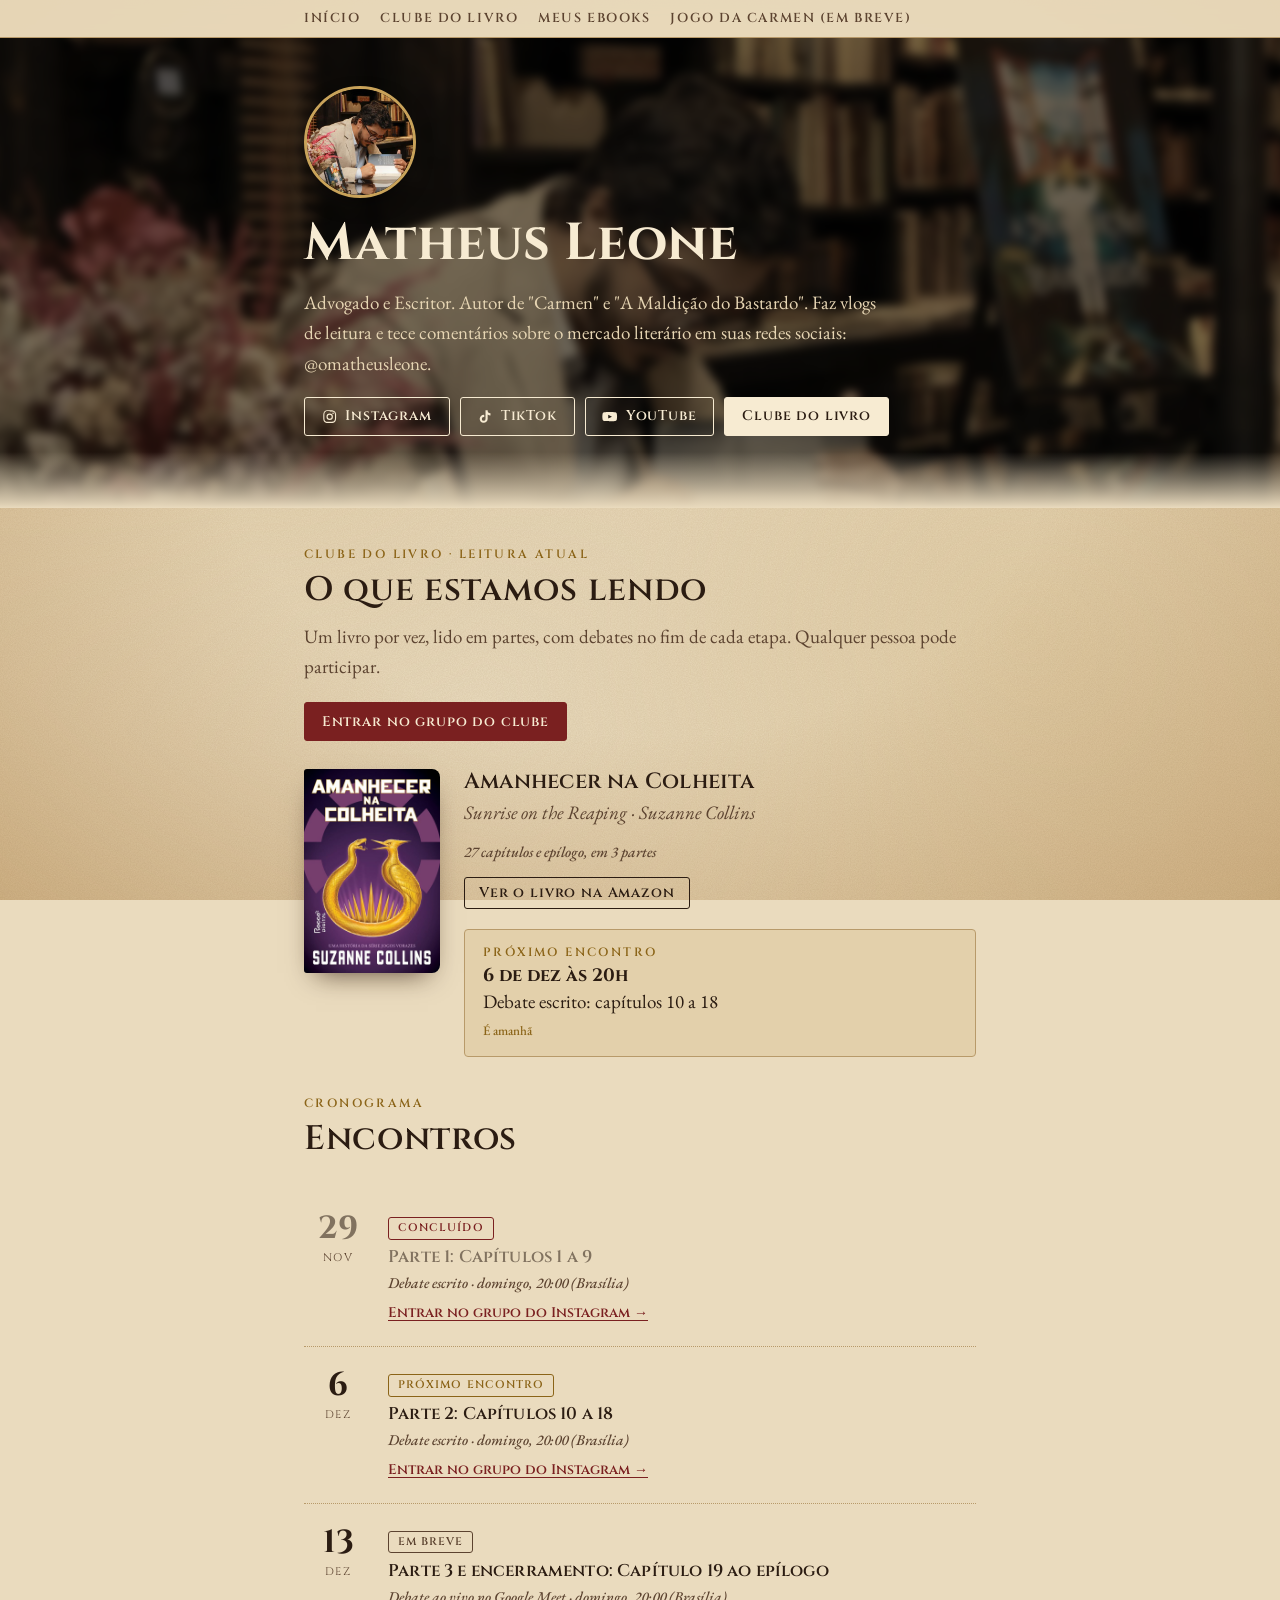
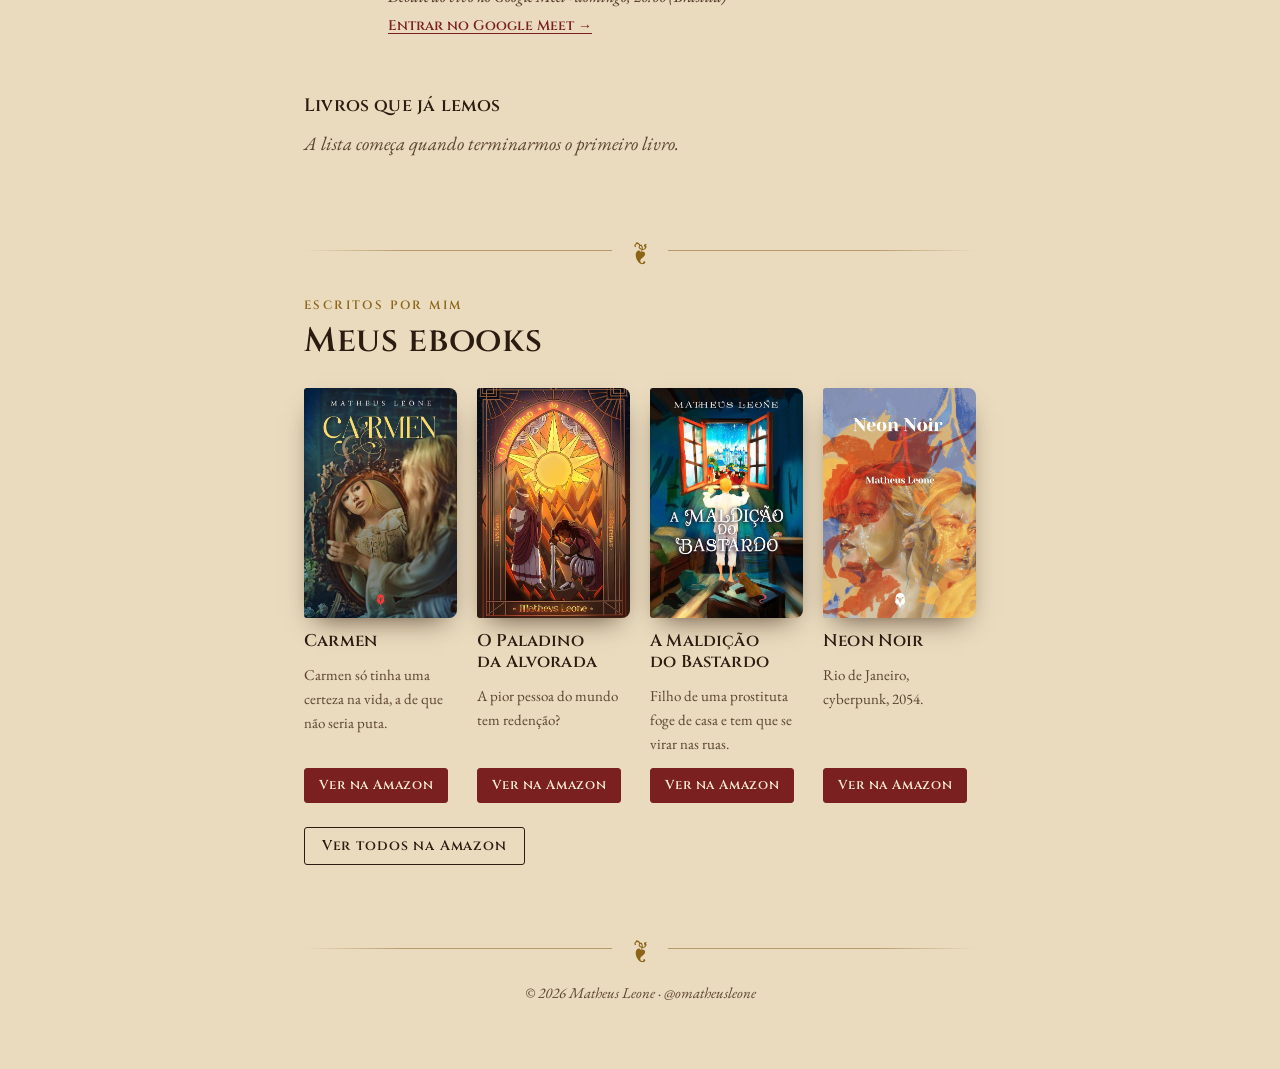
==== index.html @ 58db3aea "Tira o jogo da Carmen do ar: página 'em breve' (jogo salvo no branch jogo-carmen) Co-Authored-By: Cl" ====
<!doctype html>
<html lang="pt-BR">
<head>
<meta charset="utf-8">
<meta name="viewport" content="width=device-width, initial-scale=1, viewport-fit=cover">
<title>Matheus Leone</title>
<meta name="description" content="Clube do livro, ebooks e links do Matheus Leone (@omatheusleone).">
<link rel="preconnect" href="https://fonts.googleapis.com">
<link rel="preconnect" href="https://fonts.gstatic.com" crossorigin>
<link rel="stylesheet" href="https://fonts.googleapis.com/css2?family=Cinzel:wght@500;600;700&family=EB+Garamond:ital,wght@0,400;0,500;0,600;1,400&display=swap">
<link rel="stylesheet" href="estilo.css">
</head>
<body>
<!--CONTEUDO-->
<div class="pergaminho" aria-hidden="true"></div>
<nav class="nav" aria-label="Seções">
  <ul>
    <li><a href="#inicio">Início</a></li>
    <li><a href="#clube">Clube do livro</a></li>
    <li><a href="#ebooks-secao">Meus ebooks</a></li>
    <li><a href="#contato">Contato</a></li>
    <li><a href="carmen/">Jogo da Carmen (em breve)</a></li>
  </ul>
</nav>

<header class="topo" id="inicio">
  <div class="topo-fundo" id="topo-fundo"></div>
  <div class="topo-conteudo">
    <div id="avatar"></div>
    <h1 id="nome"></h1>
    <p class="bio" id="bio"></p>
    <div class="redes" id="redes"></div>
  </div>
</header>

<main class="pagina">
  <section class="secao" id="clube">
    <p class="rotulo">Clube do livro · leitura atual</p>
    <h2>O que estamos lendo</h2>
    <p class="intro" id="clube-intro"></p>
    <div class="livro" id="livro"></div>

    <p class="rotulo" style="margin-top:2.5rem">Cronograma</p>
    <h2>Encontros</h2>
    <ol class="cronograma" id="cronograma"></ol>

    <div class="lidos">
      <h3>Livros que já lemos</h3>
      <div id="lidos"></div>
    </div>
  </section>

  <section class="secao" id="ebooks-secao">
    <p class="rotulo">Escritos por mim</p>
    <h2>Meus ebooks</h2>
    <div class="ebooks" id="ebooks"></div>
    <div class="cta-amazon" id="amazon"></div>
  </section>

  <section class="secao" id="contato">
    <p class="rotulo">Fale comigo</p>
    <h2>Contato</h2>
    <div class="contato" id="contato-conteudo"></div>
  </section>

  <footer>© <span id="ano"></span> Matheus Leone · @omatheusleone</footer>
</main>
<!--/CONTEUDO-->
<script src="dados.js"></script>
<script src="app.js"></script>
</body>
</html>
---- estilo.css ----
/* Layout: coluna única como uma página de manuscrito; tema de época (pergaminho, tinta sépia, vermelho-sangue e ouro velho). */
:root {
  --papel: #EADBBE;
  --papel-2: #E1CCA4;
  --papel-borda: #B98F55;
  --tinta: #2B1C12;
  --tinta-suave: #5C4330;
  --linha: #B89A6A;
  --verde: #7A2020;          /* cor principal: vermelho-sangue */
  --verde-texto: #F7EBD2;
  --acento: #8B6418;         /* ouro velho */
  --capa-fundo: #3A2418;
  --capa-texto: #F2E1BC;
  --topo-texto: #F7EBD2;
  --topo-suave: #E6D5B3;
  --topo-escuro: #2B1C12;
  --grao: .18;
  --display: "Cinzel", "Trajan Pro", Georgia, serif;
  --texto: "EB Garamond", Garamond, Georgia, "Times New Roman", serif;
  --mono: "EB Garamond", Garamond, Georgia, serif;
  color-scheme: light;
}
@media (prefers-color-scheme: dark) {
  :root:not([data-theme="light"]) {
    --papel: #1D150F; --papel-2: #2A1F16; --papel-borda: #0E0907; --tinta: #EADBBE; --tinta-suave: #C2AA86;
    --linha: #5A4632; --verde: #D9A85B; --verde-texto: #1D150F; --acento: #D9A85B;
    --capa-fundo: #3A2418; --capa-texto: #F2E1BC; --grao: .28; color-scheme: dark;
  }
}
:root[data-theme="dark"] {
  --papel: #1D150F; --papel-2: #2A1F16; --papel-borda: #0E0907; --tinta: #EADBBE; --tinta-suave: #C2AA86;
  --linha: #5A4632; --verde: #D9A85B; --verde-texto: #1D150F; --acento: #D9A85B;
  --capa-fundo: #3A2418; --capa-texto: #F2E1BC; --grao: .28; color-scheme: dark;
}

* { box-sizing: border-box; }
html { scroll-behavior: smooth; }
@media (prefers-reduced-motion: reduce) { html { scroll-behavior: auto; } }
body {
  margin: 0;
  background: var(--papel);
  color: var(--tinta);
  font: 400 1.0625rem/1.65 var(--texto);
}
a { color: var(--verde); text-underline-offset: 3px; }
a:focus-visible, button:focus-visible, summary:focus-visible { outline: 2px solid var(--acento); outline-offset: 3px; border-radius: 4px; }
img { max-width: 100%; }

.pagina {
  max-width: 44rem;
  margin: 0 auto;
  padding-left: max(16px, env(safe-area-inset-left, 0px));
  padding-right: max(16px, env(safe-area-inset-right, 0px));
  padding-block: 0 4rem;
}

/* Navegação */
.nav {
  position: sticky; top: env(safe-area-inset-top, 0px); z-index: 5;
  background: var(--papel);
  border-bottom: 1px solid var(--linha);
}
body::before { content: ""; position: fixed; inset: 0 0 auto; height: env(safe-area-inset-top, 0px); z-index: 10; background: var(--papel); }
.nav ul {
  list-style: none; margin: 0 auto; max-width: 44rem;
  display: flex; gap: 1.25rem; overflow-x: auto;
  padding-left: max(16px, env(safe-area-inset-left, 0px));
  padding-right: max(16px, env(safe-area-inset-right, 0px));
  padding-block: .75rem;
  font: 600 .8125rem/1 var(--display); letter-spacing: .06em; text-transform: uppercase;
}
.nav a { color: var(--tinta-suave); text-decoration: none; white-space: nowrap; }
.nav a:hover { color: var(--tinta); }

/* Início: faixa com foto de fundo escurecida (mesma nos dois temas) */
.topo { position: relative; overflow: hidden; background: var(--capa-fundo); color: var(--topo-texto); }
.topo-fundo {
  position: absolute; inset: -24px; background-size: cover; background-position: center 35%;
  filter: blur(5px) brightness(.42) saturate(1.1);
}
.topo-conteudo {
  position: relative; max-width: 44rem; margin: 0 auto; display: grid; gap: 1.1rem;
  padding-left: max(16px, env(safe-area-inset-left, 0px));
  padding-right: max(16px, env(safe-area-inset-right, 0px));
  padding-block: 3rem 2.75rem;
}
.avatar {
  width: 7rem; height: 7rem; border-radius: 50%; object-fit: cover;
  display: grid; place-items: center; border: 3px solid var(--topo-texto);
  background: var(--capa-fundo); color: var(--capa-texto);
  font: 700 1.75rem/1 var(--display);
  box-shadow: 0 8px 24px -10px rgba(0,0,0,.7);
}
.topo .bio { color: var(--topo-suave); }
.topo .botao { color: var(--topo-texto); border-color: var(--topo-texto); }
.topo .botao:hover { background: rgba(255,255,255,.12); }
.topo .botao.principal { background: var(--topo-texto); border-color: var(--topo-texto); color: var(--topo-escuro); }
.topo .botao.principal:hover { filter: none; background: #FFFFFF; }
.pagina > section.secao:first-child { border-top: 0; }

h1, h2, h3 { font-family: var(--display); text-wrap: balance; margin: 0; }
h1 { font-size: clamp(2.25rem, 7vw, 3.25rem); line-height: 1.02; letter-spacing: -.02em; font-weight: 800; }
.bio { margin: 0; max-width: 36rem; color: var(--tinta-suave); }
.redes { display: flex; flex-wrap: wrap; gap: .625rem; }
.botao {
  display: inline-flex; align-items: center; gap: .5rem;
  padding: .625rem 1rem; border-radius: 999px;
  font: 600 .9375rem/1 var(--display); text-decoration: none;
  border: 1.5px solid var(--tinta); color: var(--tinta); background: transparent;
}
.botao:hover { background: var(--papel-2); }
.botao.principal { background: var(--verde); border-color: var(--verde); color: var(--verde-texto); }
.botao.principal:hover { filter: brightness(1.08); }
.botao svg { width: 1.1em; height: 1.1em; fill: currentColor; }

/* Seções */
section.secao { padding-block: 2.5rem; border-top: 1px solid var(--linha); scroll-margin-top: 3.5rem; }
.rotulo { font: 500 .75rem/1 var(--mono); letter-spacing: .12em; text-transform: uppercase; color: var(--acento); margin: 0 0 .75rem; }
h2 { font-size: clamp(1.625rem, 4.5vw, 2.125rem); line-height: 1.1; letter-spacing: -.01em; font-weight: 700; }
.secao > p.intro { color: var(--tinta-suave); margin: .75rem 0 0; }

.cta-grupo { margin: 1.25rem 0 0; }

/* Livro atual */
.livro { display: grid; grid-template-columns: 8.5rem 1fr; gap: 1.5rem; align-items: start; margin-top: 1.75rem; }
.livro > div { min-width: 0; }
.capa {
  aspect-ratio: 2 / 3; width: 100%; max-width: 100%; border-radius: 3px 8px 8px 3px;
  background: var(--capa-fundo); color: var(--capa-texto);
  box-shadow: inset 6px 0 0 rgba(0,0,0,.18), 0 10px 24px -14px rgba(0,0,0,.6);
  display: flex; flex-direction: column; justify-content: space-between;
  padding: .875rem .75rem; overflow: hidden;
}
.capa-link { display: block; border-radius: 3px 8px 8px 3px; transition: transform .2s ease; }
.capa-link:hover { transform: translateY(-3px) rotate(-1deg); }
@media (prefers-reduced-motion: reduce) { .capa-link, .capa-link:hover { transition: none; transform: none; } }
.ebook .capa-link { max-width: 10rem; }
img.capa { object-fit: cover; padding: 0; }
.capa .t { font: 800 1.05rem/1.05 var(--display); text-wrap: balance; overflow-wrap: anywhere; hyphens: auto; }
.capa .a { font: 500 .625rem/1.2 var(--mono); letter-spacing: .1em; text-transform: uppercase; opacity: .8; }
.livro h3 { font-size: 1.5rem; line-height: 1.15; }
.livro .orig { color: var(--tinta-suave); font-style: italic; margin: .25rem 0 0; }
.livro .comprar { margin: .875rem 0 0; }
.livro .comprar .botao { padding: .5rem .875rem; font-size: .875rem; }
.livro .meta { font: 500 .8125rem/1.4 var(--mono); color: var(--tinta-suave); margin: .75rem 0 0; }

.proximo {
  margin-top: 1.25rem; padding: 1rem 1.125rem; border-radius: 10px;
  background: var(--papel-2); border: 1px solid var(--linha);
}
.proximo .quando { font: 700 1.125rem/1.3 var(--display); }
.proximo .falta { font: 500 .8125rem/1.4 var(--mono); color: var(--acento); margin-top: .25rem; }

/* Cronograma */
.cronograma { list-style: none; margin: 2rem 0 0; padding: 0; display: grid; gap: 0; }
.encontro { display: grid; grid-template-columns: 4.25rem 1fr; gap: 1rem; padding-block: 1.25rem; border-top: 1px dashed var(--linha); }
.encontro:first-child { border-top: 0; }
.encontro > div { min-width: 0; }
.dia { text-align: center; font-family: var(--mono); line-height: 1; padding-top: .2rem; }
.dia b { display: block; font: 700 2rem/1 var(--display); }
.dia span { font-size: .75rem; letter-spacing: .1em; text-transform: uppercase; color: var(--tinta-suave); }
.encontro h3 { font-size: 1.1875rem; line-height: 1.25; }
.encontro .detalhe { font: 500 .8125rem/1.5 var(--mono); color: var(--tinta-suave); margin: .3rem 0 0; }
.selo { display: inline-block; margin-bottom: .4rem; padding: .2rem .55rem; border-radius: 999px; font: 600 .6875rem/1.3 var(--mono); letter-spacing: .08em; text-transform: uppercase; border: 1px solid currentColor; }
.selo.proximo-selo { color: var(--acento); }
.selo.breve { color: var(--tinta-suave); }
.selo.feito { color: var(--verde); }
.encontro.passado h3, .encontro.passado .dia b { opacity: .55; }

details { margin-top: .75rem; }
summary { cursor: pointer; font: 600 .9375rem/1.4 var(--display); color: var(--verde); list-style: none; }
summary::-webkit-details-marker { display: none; }
summary::before { content: "+ "; font-family: var(--mono); }
details[open] summary::before { content: "− "; }
details ol { margin: .75rem 0 0; padding-left: 1.25rem; display: grid; gap: .5rem; }
details li::marker { font-family: var(--mono); color: var(--acento); }
.link-encontro { display: inline-block; margin-top: .5rem; font: 600 .875rem/1.4 var(--display); }

/* Lidos */
.lidos { margin-top: 2rem; }
.lidos h3 { font-size: 1.125rem; }
.lidos ul { list-style: none; margin: .75rem 0 0; padding: 0; }
.lidos li { display: flex; flex-wrap: wrap; justify-content: space-between; gap: .25rem 1rem; padding-block: .6rem; border-bottom: 1px solid var(--linha); }
.lidos li span { font: 500 .8125rem/1.6 var(--mono); color: var(--tinta-suave); }
.vazio { color: var(--tinta-suave); font-style: italic; margin: .5rem 0 0; }

/* Ebooks */
.ebooks { display: grid; grid-template-columns: repeat(auto-fill, minmax(min(100%, 9rem), 1fr)); gap: 1.75rem 1.25rem; margin-top: 1.75rem; }
.ebook { display: grid; gap: .75rem; align-content: start; }
.ebook .capa { max-width: 10rem; }
.ebook h3 { font-size: 1.0625rem; line-height: 1.25; }
.ebook p { margin: 0; font-size: .9375rem; color: var(--tinta-suave); }
.ebook .botao { justify-self: start; }
.cta-amazon { margin-top: 1.5rem; }

/* Contato */
.contato { display: grid; gap: .75rem; margin-top: 1.25rem; }
.contato code { font: 500 1rem/1.4 var(--mono); user-select: all; word-break: break-all; }

footer { padding-block: 2rem 0; border-top: 1px solid var(--linha); font: 500 .75rem/1.6 var(--mono); color: var(--tinta-suave); }

@media (max-width: 30rem) {
  .livro { grid-template-columns: 6.5rem 1fr; gap: 1rem; }
  .livro h3 { font-size: 1.25rem; }
  .livro .capa .t { font-size: .8125rem; }
  .encontro { grid-template-columns: 3.25rem 1fr; gap: .75rem; }
  .dia b { font-size: 1.625rem; }
}

/* ===== Tema de época: pergaminho na página inteira ===== */
body { background-color: var(--papel); font-size: 1.1875rem; line-height: 1.6; }
.pergaminho {
  position: fixed; inset: 0; pointer-events: none; z-index: 0;
  background-image:
    radial-gradient(ellipse at center, transparent 45%, color-mix(in srgb, var(--papel-borda) 55%, transparent) 100%),
    radial-gradient(circle at 20% 30%, color-mix(in srgb, var(--papel-2) 80%, transparent) 0, transparent 40%),
    radial-gradient(circle at 80% 70%, color-mix(in srgb, var(--papel-2) 80%, transparent) 0, transparent 45%);
}
body::after {
  content: ""; position: fixed; inset: 0; pointer-events: none; z-index: 0; opacity: var(--grao); mix-blend-mode: multiply;
  background-image: url("data:image/svg+xml,%3Csvg xmlns='http://www.w3.org/2000/svg' width='240' height='240'%3E%3Cfilter id='n'%3E%3CfeTurbulence type='fractalNoise' baseFrequency='.85' numOctaves='3' stitchTiles='stitch'/%3E%3CfeColorMatrix values='0 0 0 0 .35 0 0 0 0 .25 0 0 0 0 .12 0 0 0 .9 0'/%3E%3C/filter%3E%3Crect width='100%25' height='100%25' filter='url(%23n)'/%3E%3C/svg%3E");
}
.nav, .topo, .pagina { position: relative; z-index: 1; }
.nav { position: sticky; z-index: 5; background: color-mix(in srgb, var(--papel) 88%, transparent); backdrop-filter: blur(6px); -webkit-backdrop-filter: blur(6px); }
.nav ul { font-family: var(--display); font-weight: 600; letter-spacing: .12em; }
body::before { background: var(--papel); }

/* Banner: foto em sépia que se dissolve no pergaminho */
.topo-fundo { filter: blur(5px) brightness(.45) sepia(.55) saturate(1.1); }
.topo::after { content: ""; position: absolute; inset: auto 0 0; height: 3.5rem; background: linear-gradient(to bottom, transparent, var(--papel)); pointer-events: none; }
.topo-conteudo { padding-block: 3rem 4.5rem; }
.avatar { border-color: #C9A35A; }

h1 { font-weight: 700; letter-spacing: .01em; line-height: 1.05; }
h2 { font-weight: 600; letter-spacing: .02em; }
h3 { font-weight: 600; letter-spacing: .01em; }
.livro h3 { font-size: 1.375rem; }
.encontro h3 { font-size: 1.0625rem; }
.rotulo { font: 600 .75rem/1 var(--display); letter-spacing: .2em; }
.botao { border-radius: 3px; font: 600 .875rem/1 var(--display); letter-spacing: .06em; padding: .7rem 1.05rem; }
.topo .botao.principal:hover { background: #FFF6E2; }

/* Divisor ornamental entre seções */
section.secao { border-top: 0; }
section.secao::before, footer::before {
  content: "❦"; display: block; text-align: center; color: var(--acento); font-size: 1.5rem; line-height: 1; margin-bottom: 2.25rem;
  background: linear-gradient(to right, transparent 0, var(--linha) 15%, var(--linha) calc(50% - 1.75rem), transparent calc(50% - 1.75rem), transparent calc(50% + 1.75rem), var(--linha) calc(50% + 1.75rem), var(--linha) 85%, transparent 100%) center / 100% 1px no-repeat;
}
.pagina > section.secao:first-child::before { display: none; }
footer { border-top: 0; text-align: center; font: 400 .9375rem/1.6 var(--texto); font-style: italic; }
footer::before { margin-bottom: 1.25rem; }

.proximo { background: color-mix(in srgb, var(--papel-2) 75%, transparent); border-color: var(--linha); border-radius: 4px; }
.proximo .quando { font-family: var(--display); }
.falta, .encontro .detalhe, .livro .meta, .lidos li span { font-style: italic; font-size: .9375rem; }
.selo { font: 600 .6875rem/1.3 var(--display); letter-spacing: .1em; border-radius: 3px; }
.dia b { font-family: var(--display); }
.dia span { font-family: var(--display); font-size: .6875rem; letter-spacing: .14em; }
.encontro { border-top-style: dotted; }
.capa { box-shadow: inset 6px 0 0 rgba(0,0,0,.18), 0 12px 26px -12px rgba(40,20,5,.75); }
.capa .t { font-family: var(--display); font-weight: 700; }
.ebook .botao { white-space: nowrap; font-size: .8125rem; padding: .6rem .85rem; }
.ebook { display: flex; flex-direction: column; gap: .75rem; }
.ebook .botao { margin-top: auto; align-self: flex-start; }
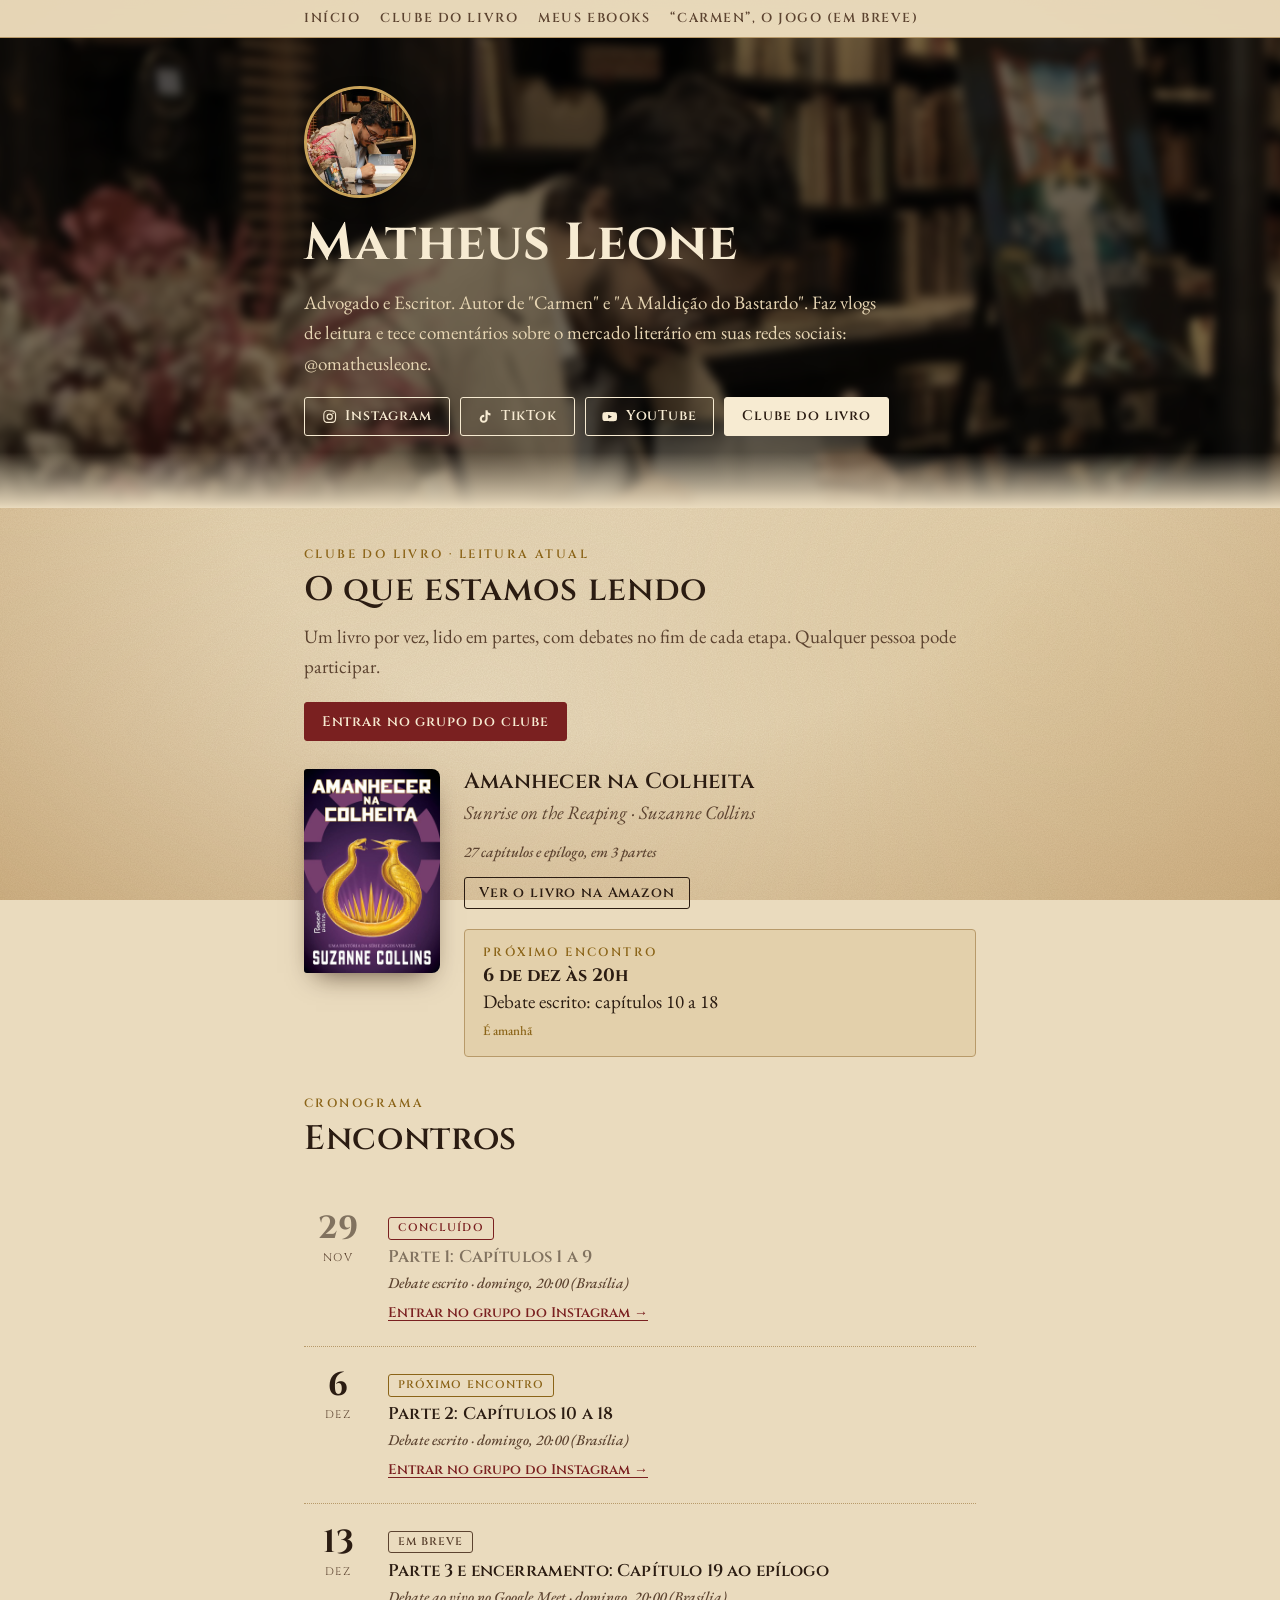
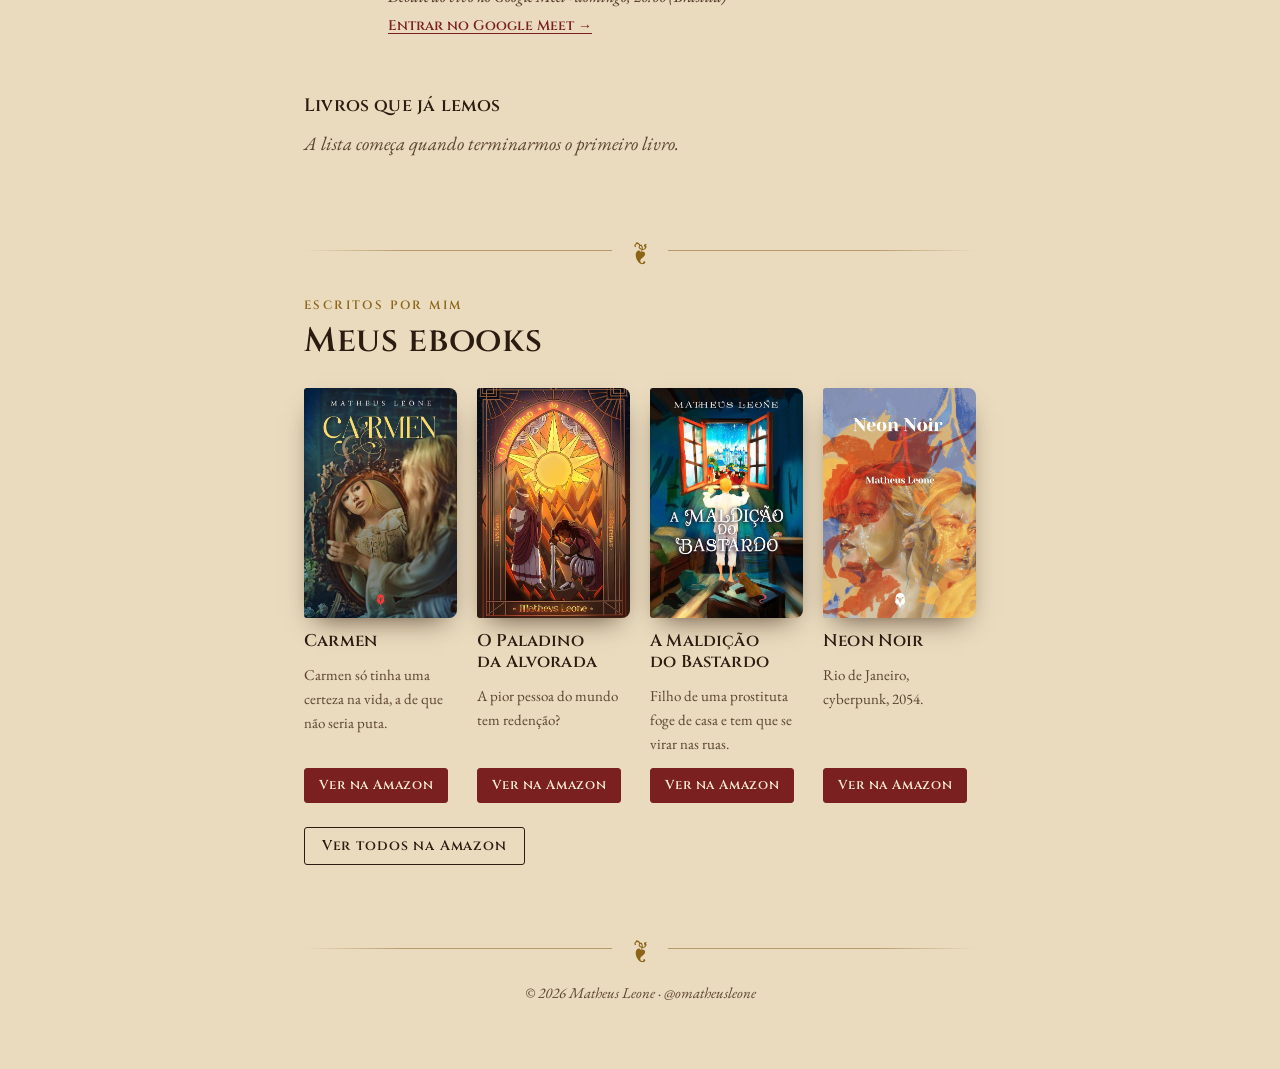
==== commit 72aa4cef: "Renomeia a aba do menu para “Carmen”, o jogo Co-Authored-By: Claude Opus 5.5 <noreply@anthropic.com>" ====
--- a/index.html
+++ b/index.html
@@ -19,7 +19,7 @@
     <li><a href="#clube">Clube do livro</a></li>
     <li><a href="#ebooks-secao">Meus ebooks</a></li>
     <li><a href="#contato">Contato</a></li>
-    <li><a href="carmen/">Jogo da Carmen (em breve)</a></li>
+    <li><a href="carmen/">“Carmen”, o jogo (em breve)</a></li>
   </ul>
 </nav>
 
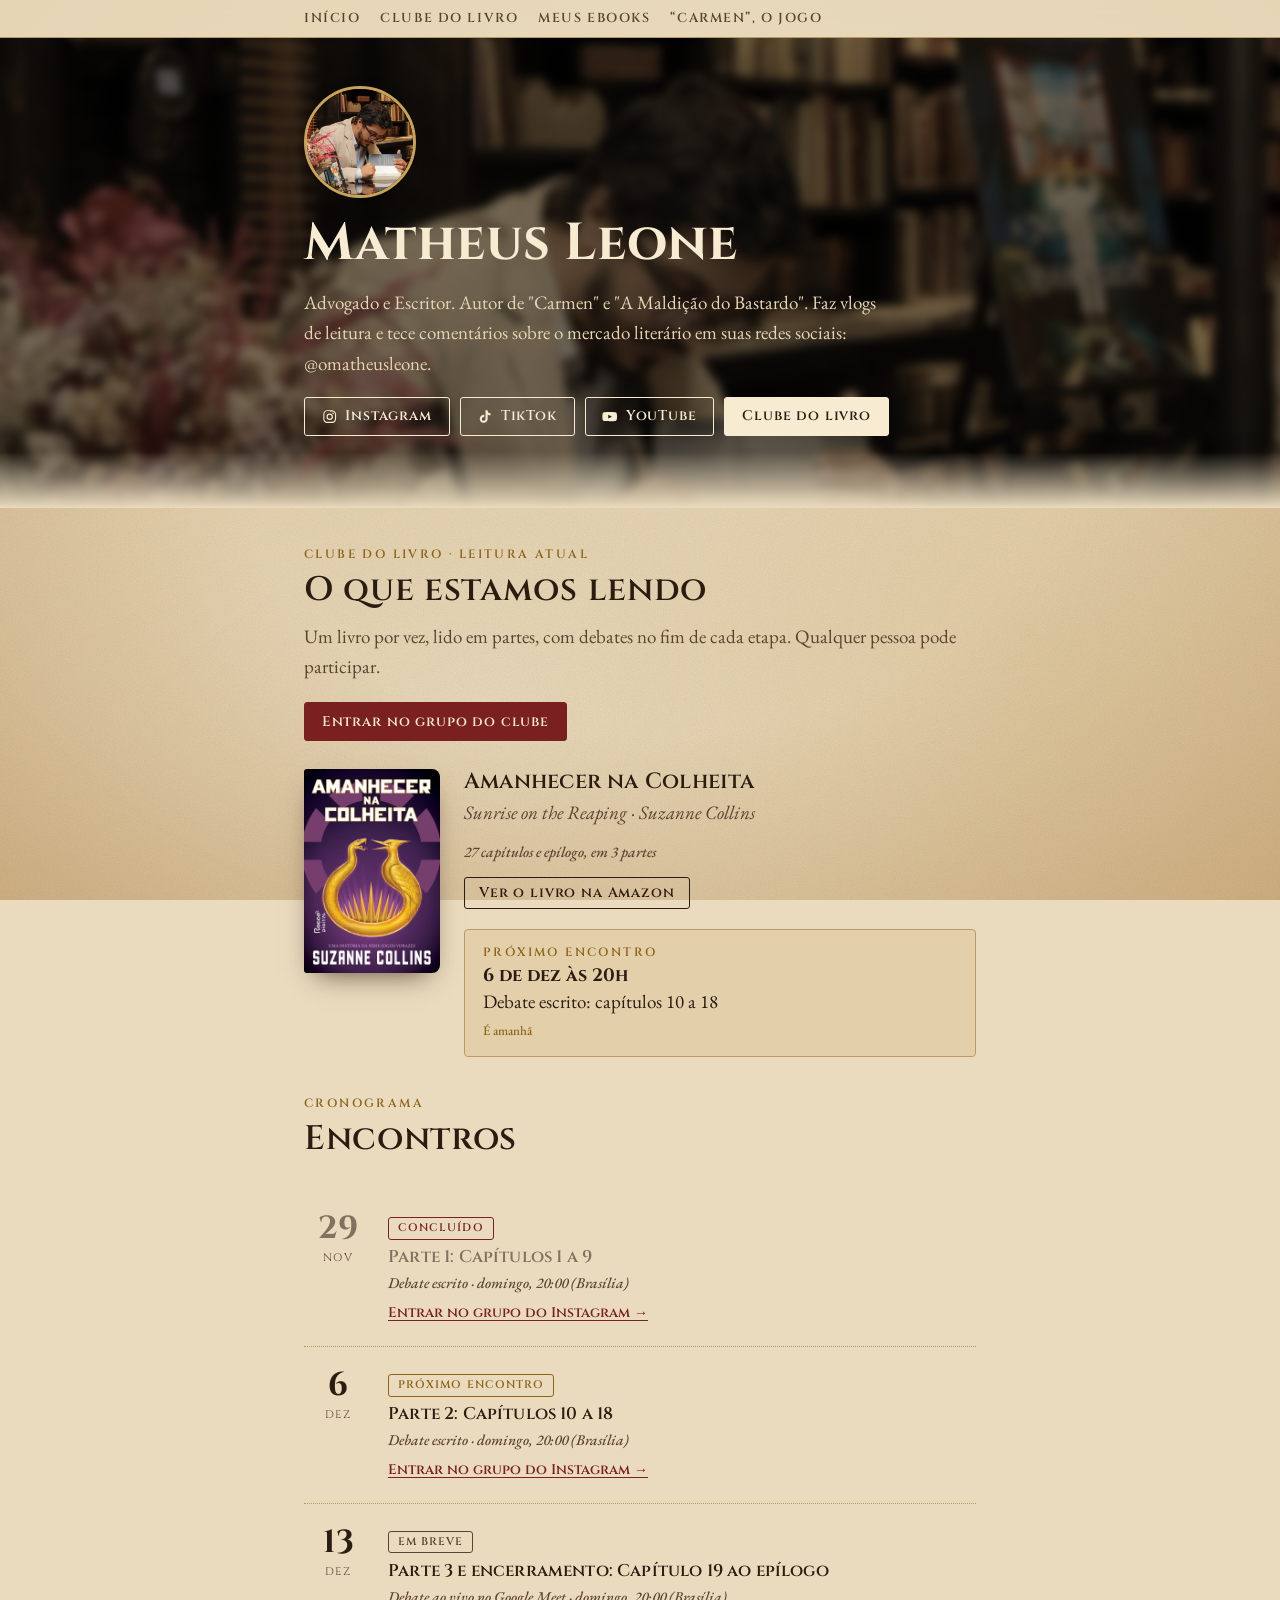
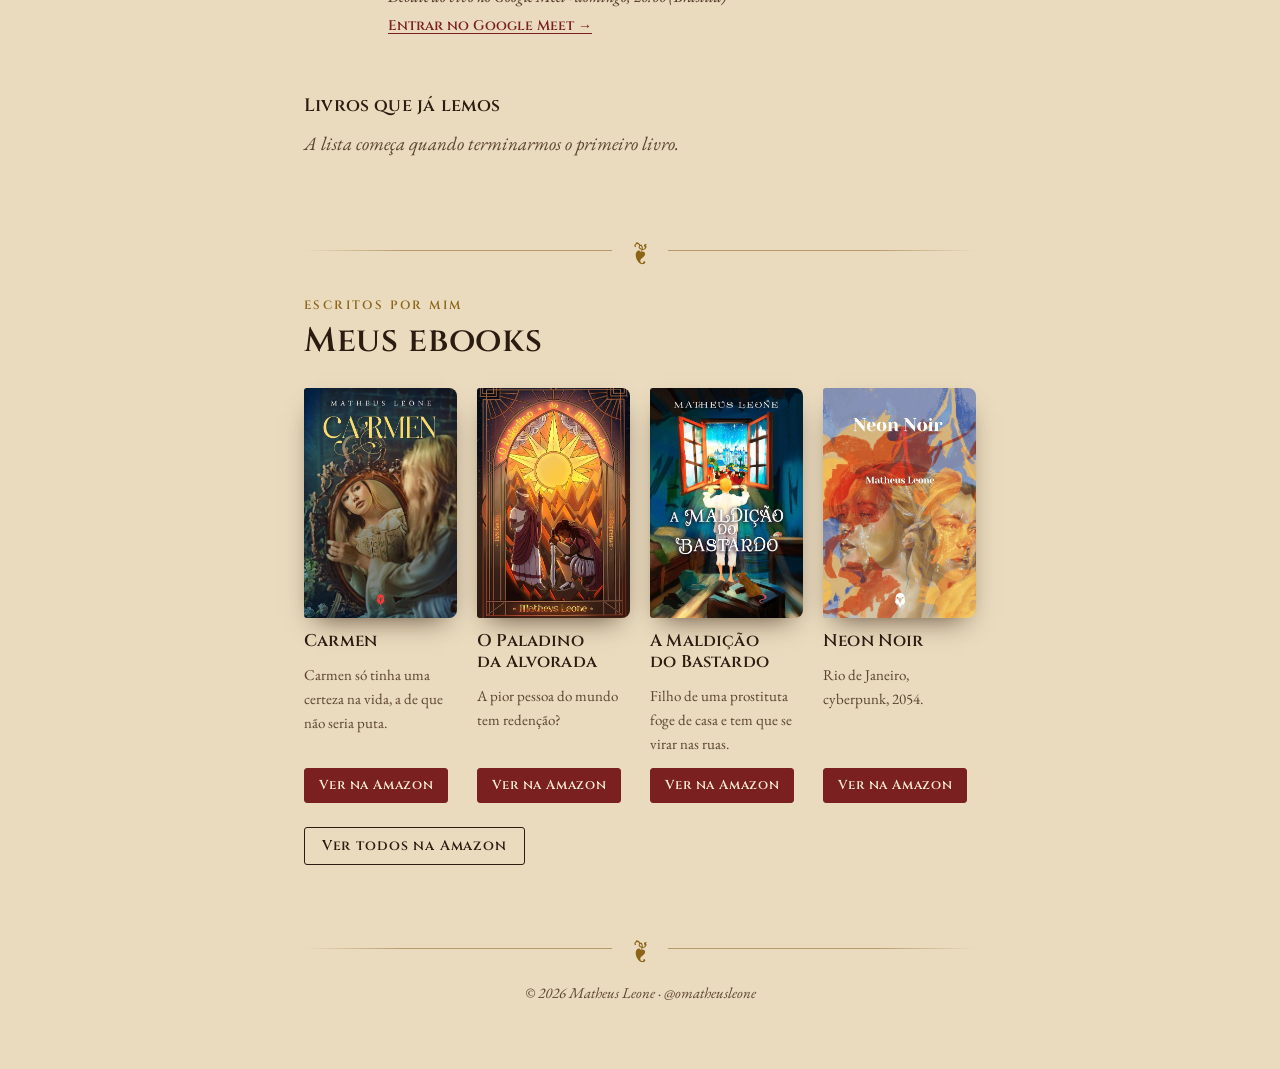
==== commit 4b6ba972: "Renomeia a aba do menu para “Carmen”, o jogo Co-Authored-By: Claude Opus 5.5 <noreply@anthropic.com>" ====
--- a/index.html
+++ b/index.html
@@ -19,7 +19,7 @@
     <li><a href="#clube">Clube do livro</a></li>
     <li><a href="#ebooks-secao">Meus ebooks</a></li>
     <li><a href="#contato">Contato</a></li>
-    <li><a href="carmen/">“Carmen”, o jogo (em breve)</a></li>
+    <li><a href="carmen/">“Carmen”, o jogo</a></li>
   </ul>
 </nav>
 
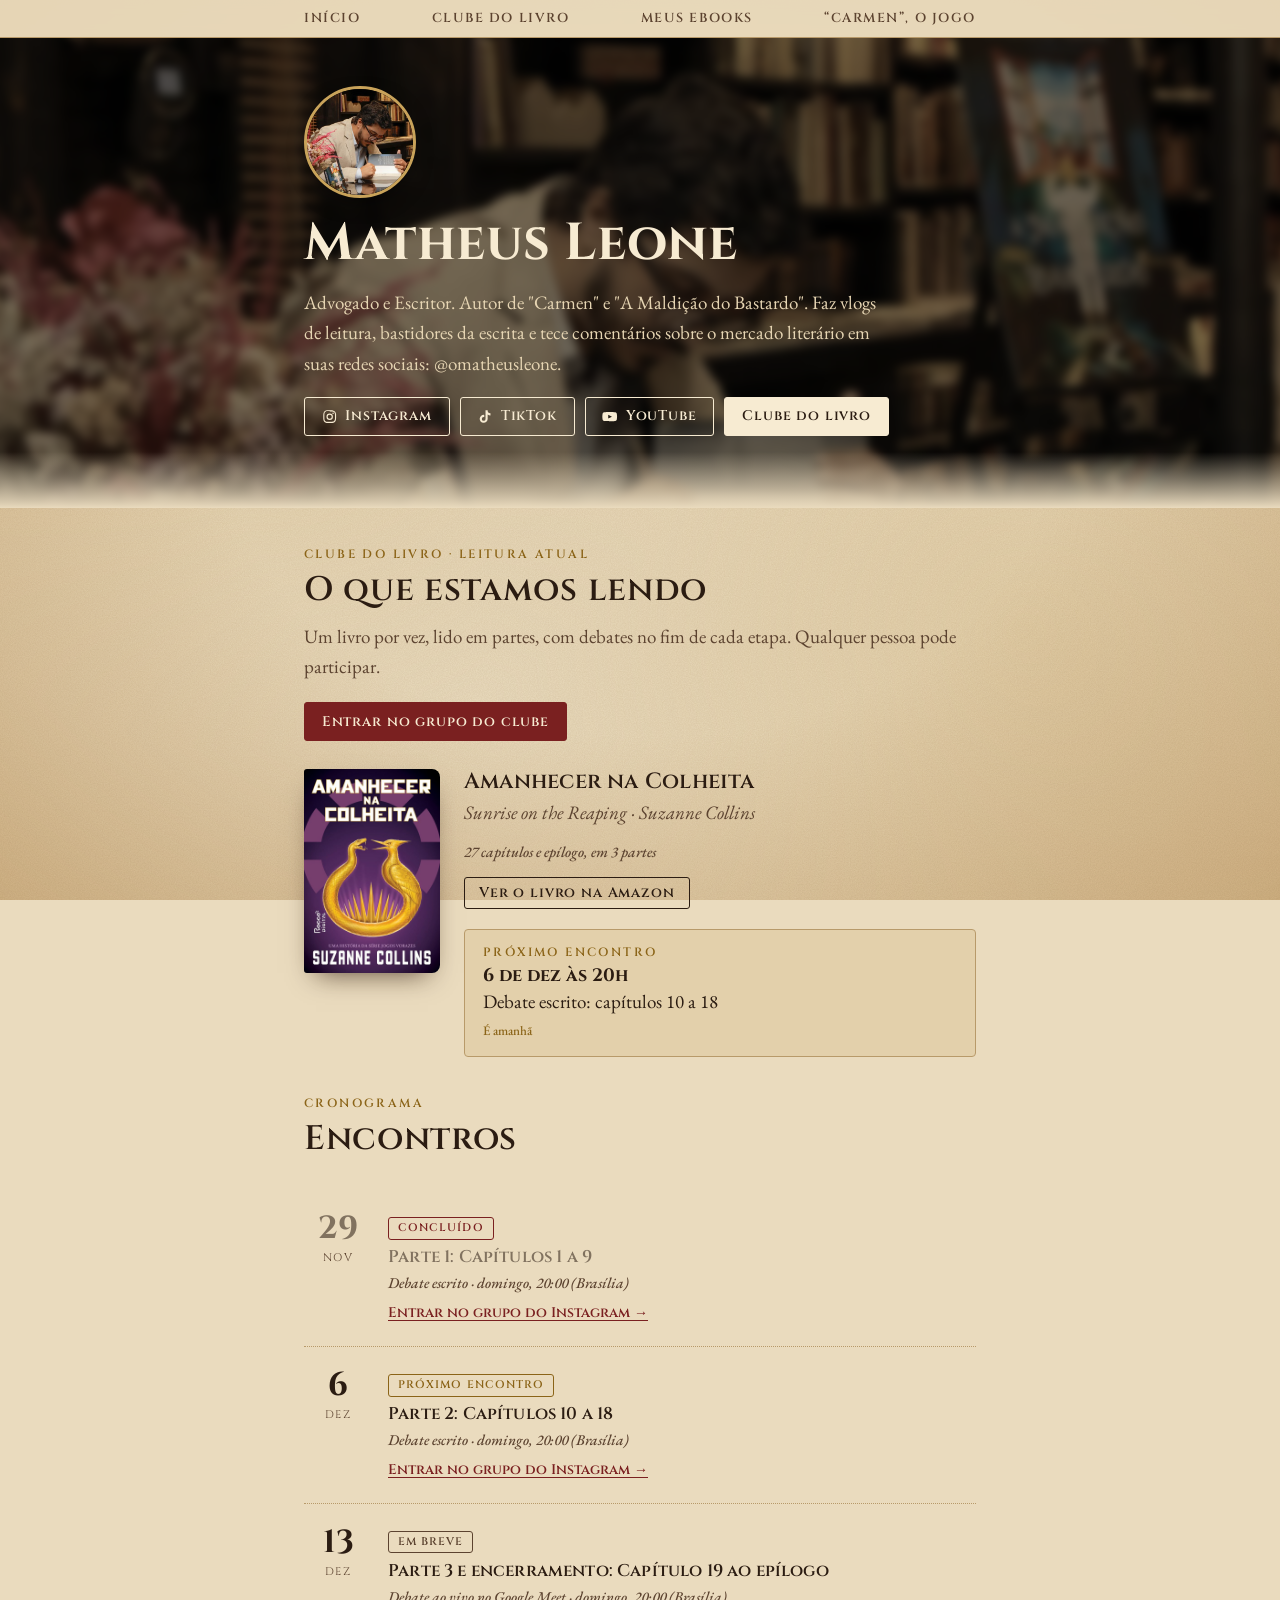
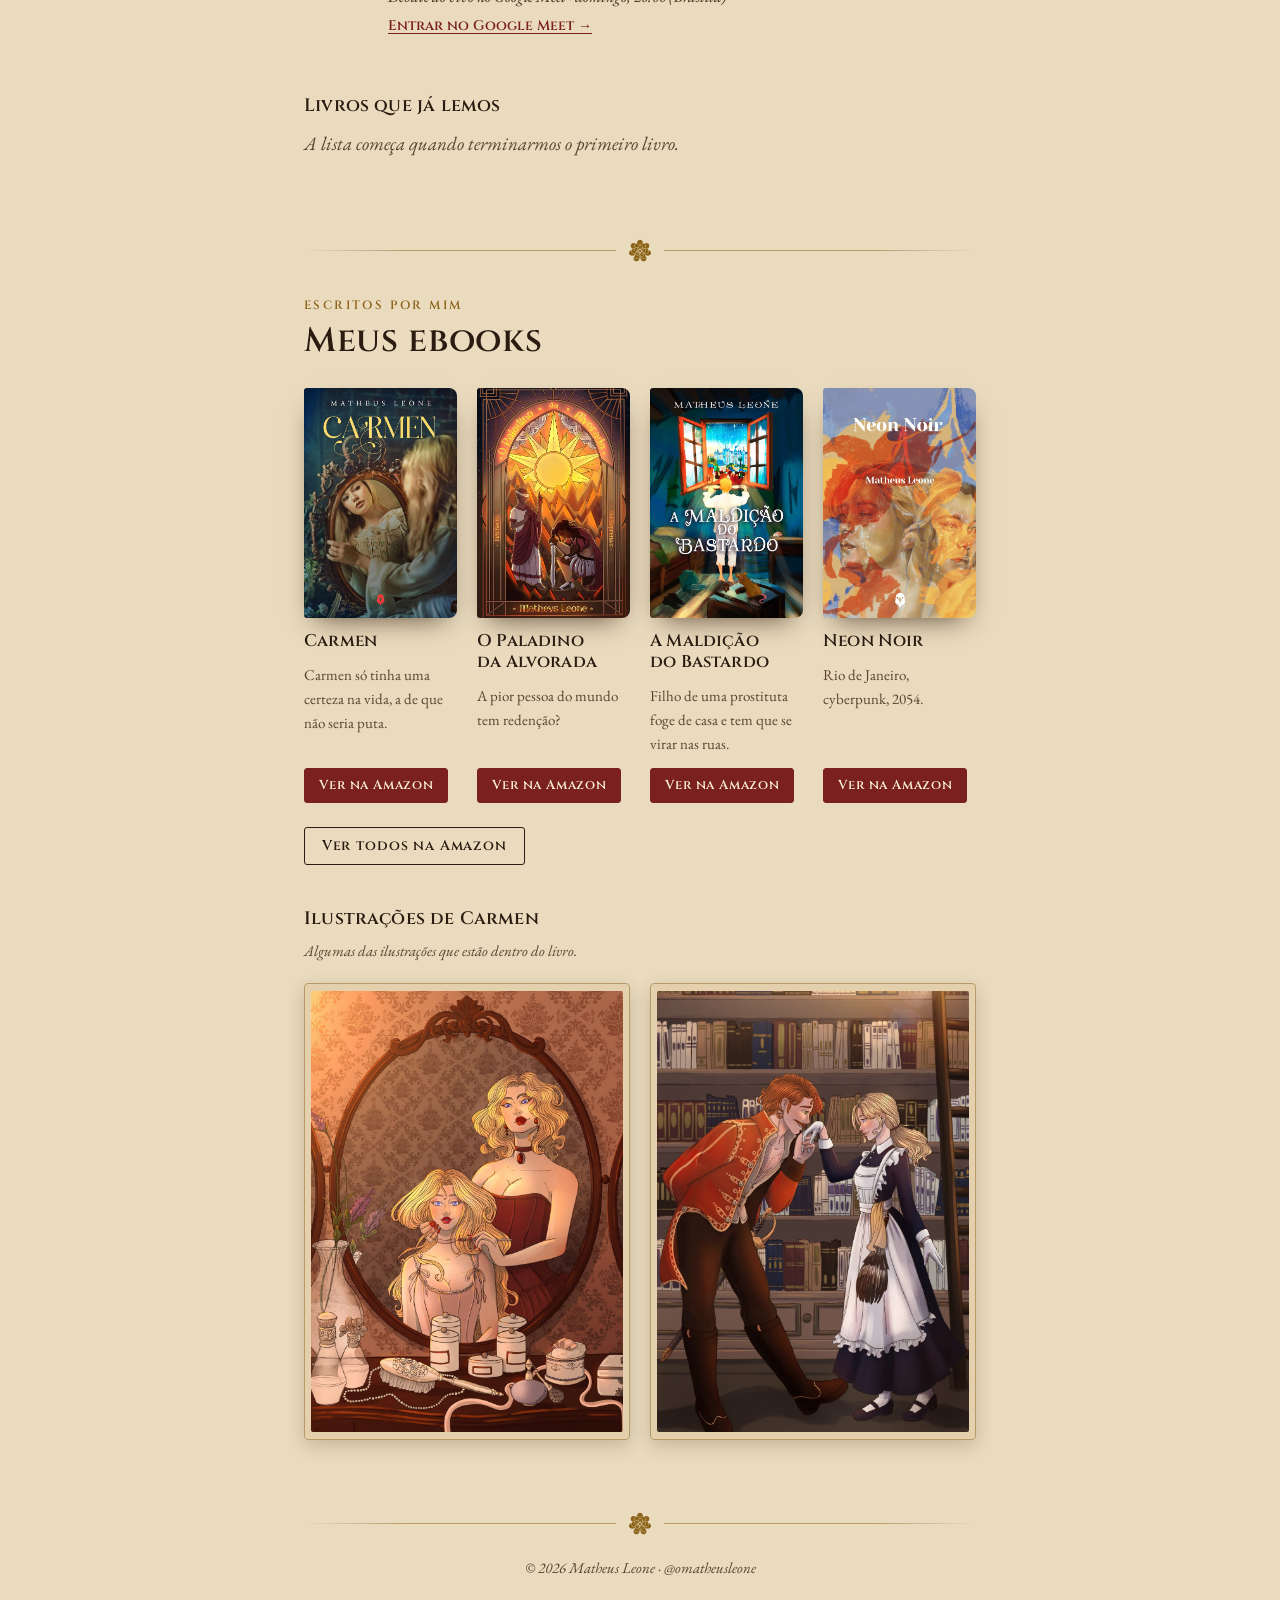
==== commit 2fc8f82b: "Camélia menor e sem folhas; galeria com ilustrações de Carmen Co-Authored-By: Claude Opus 5.5 <norep" ====
--- a/index.html
+++ b/index.html
@@ -55,6 +55,7 @@
     <h2>Meus ebooks</h2>
     <div class="ebooks" id="ebooks"></div>
     <div class="cta-amazon" id="amazon"></div>
+    <div class="ilustracoes" id="ilustracoes" hidden></div>
   </section>
 
   <section class="secao" id="contato">
--- a/estilo.css
+++ b/estilo.css
@@ -63,7 +63,7 @@
 body::before { content: ""; position: fixed; inset: 0 0 auto; height: env(safe-area-inset-top, 0px); z-index: 10; background: var(--papel); }
 .nav ul {
   list-style: none; margin: 0 auto; max-width: 44rem;
-  display: flex; gap: 1.25rem; overflow-x: auto;
+  display: flex; justify-content: space-between; gap: 1.25rem; overflow-x: auto;
   padding-left: max(16px, env(safe-area-inset-left, 0px));
   padding-right: max(16px, env(safe-area-inset-right, 0px));
   padding-block: .75rem;
@@ -240,11 +240,15 @@
 .botao { border-radius: 3px; font: 600 .875rem/1 var(--display); letter-spacing: .06em; padding: .7rem 1.05rem; }
 .topo .botao.principal:hover { background: #FFF6E2; }
 
-/* Divisor ornamental entre seções */
+/* Divisor ornamental entre seções: camélia */
+:root { --ornamento: url("data:image/svg+xml,%3Csvg xmlns='http://www.w3.org/2000/svg' viewBox='23.5 3.5 33 33' stroke-linejoin='round'%3E%3Cpath d='M40.00 20.00 C33.37 8.96 36.05 5.12 40.00 4.60 C43.95 5.12 46.63 8.96 40.00 20.00 Z' fill='%238B6418' stroke='%23EADBBE' stroke-width='1' paint-order='stroke'/%3E%3Cpath d='M40.00 20.00 C44.50 7.93 49.17 7.63 52.04 10.40 C54.10 13.81 52.77 18.30 40.00 20.00 Z' fill='%238B6418' stroke='%23EADBBE' stroke-width='1' paint-order='stroke'/%3E%3Cpath d='M40.00 20.00 C52.24 15.99 55.39 19.46 55.01 23.43 C53.63 27.17 49.29 28.92 40.00 20.00 Z' fill='%238B6418' stroke='%23EADBBE' stroke-width='1' paint-order='stroke'/%3E%3Cpath d='M40.00 20.00 C50.77 27.07 50.02 31.69 46.68 33.87 C42.89 35.13 38.81 32.83 40.00 20.00 Z' fill='%238B6418' stroke='%23EADBBE' stroke-width='1' paint-order='stroke'/%3E%3Cpath d='M40.00 20.00 C41.19 32.83 37.11 35.13 33.32 33.87 C29.98 31.69 29.23 27.07 40.00 20.00 Z' fill='%238B6418' stroke='%23EADBBE' stroke-width='1' paint-order='stroke'/%3E%3Cpath d='M40.00 20.00 C30.71 28.92 26.37 27.17 24.99 23.43 C24.61 19.46 27.76 15.99 40.00 20.00 Z' fill='%238B6418' stroke='%23EADBBE' stroke-width='1' paint-order='stroke'/%3E%3Cpath d='M40.00 20.00 C27.23 18.30 25.90 13.81 27.96 10.40 C30.83 7.63 35.50 7.93 40.00 20.00 Z' fill='%238B6418' stroke='%23EADBBE' stroke-width='1' paint-order='stroke'/%3E%3Cpath d='M40.00 20.00 C39.31 10.36 42.72 8.78 45.77 10.00 C48.36 12.03 48.69 15.78 40.00 20.00 Z' fill='%238B6418' stroke='%23EADBBE' stroke-width='1' paint-order='stroke'/%3E%3Cpath d='M40.00 20.00 C48.00 14.58 51.08 16.75 51.55 20.00 C51.08 23.25 48.00 25.42 40.00 20.00 Z' fill='%238B6418' stroke='%23EADBBE' stroke-width='1' paint-order='stroke'/%3E%3Cpath d='M40.00 20.00 C48.69 24.22 48.36 27.97 45.77 30.00 C42.72 31.22 39.31 29.64 40.00 20.00 Z' fill='%238B6418' stroke='%23EADBBE' stroke-width='1' paint-order='stroke'/%3E%3Cpath d='M40.00 20.00 C40.69 29.64 37.28 31.22 34.23 30.00 C31.64 27.97 31.31 24.22 40.00 20.00 Z' fill='%238B6418' stroke='%23EADBBE' stroke-width='1' paint-order='stroke'/%3E%3Cpath d='M40.00 20.00 C32.00 25.42 28.92 23.25 28.45 20.00 C28.92 16.75 32.00 14.58 40.00 20.00 Z' fill='%238B6418' stroke='%23EADBBE' stroke-width='1' paint-order='stroke'/%3E%3Cpath d='M40.00 20.00 C31.31 15.78 31.64 12.03 34.22 10.00 C37.28 8.78 40.69 10.36 40.00 20.00 Z' fill='%238B6418' stroke='%23EADBBE' stroke-width='1' paint-order='stroke'/%3E%3Cpath d='M40.00 20.00 C36.71 14.47 38.58 12.43 41.07 12.37 C43.45 13.12 44.69 15.59 40.00 20.00 Z' fill='%238B6418' stroke='%23EADBBE' stroke-width='1' paint-order='stroke'/%3E%3Cpath d='M40.00 20.00 C44.25 15.16 46.76 16.31 47.58 18.66 C47.61 21.15 45.65 23.10 40.00 20.00 Z' fill='%238B6418' stroke='%23EADBBE' stroke-width='1' paint-order='stroke'/%3E%3Cpath d='M40.00 20.00 C45.92 22.54 45.59 25.29 43.61 26.80 C41.26 27.60 38.80 26.33 40.00 20.00 Z' fill='%238B6418' stroke='%23EADBBE' stroke-width='1' paint-order='stroke'/%3E%3Cpath d='M40.00 20.00 C39.41 26.41 36.70 26.96 34.65 25.54 C33.16 23.54 33.61 20.81 40.00 20.00 Z' fill='%238B6418' stroke='%23EADBBE' stroke-width='1' paint-order='stroke'/%3E%3Cpath d='M40.00 20.00 C33.72 21.42 32.36 19.01 33.08 16.62 C34.52 14.59 37.25 14.18 40.00 20.00 Z' fill='%238B6418' stroke='%23EADBBE' stroke-width='1' paint-order='stroke'/%3E%3Cpath d='M40.00 20.00 C39.90 16.14 41.78 15.74 43.27 16.73 C44.26 18.22 43.86 20.10 40.00 20.00 Z' fill='%238B6418' stroke='%23EADBBE' stroke-width='1' paint-order='stroke'/%3E%3Cpath d='M40.00 20.00 C43.86 19.90 44.26 21.78 43.27 23.27 C41.78 24.26 39.90 23.86 40.00 20.00 Z' fill='%238B6418' stroke='%23EADBBE' stroke-width='1' paint-order='stroke'/%3E%3Cpath d='M40.00 20.00 C40.10 23.86 38.22 24.26 36.73 23.27 C35.74 21.78 36.14 19.90 40.00 20.00 Z' fill='%238B6418' stroke='%23EADBBE' stroke-width='1' paint-order='stroke'/%3E%3Cpath d='M40.00 20.00 C36.14 20.10 35.74 18.22 36.73 16.73 C38.22 15.74 40.10 16.14 40.00 20.00 Z' fill='%238B6418' stroke='%23EADBBE' stroke-width='1' paint-order='stroke'/%3E%3Ccircle cx='40' cy='20' r='2.2' fill='%238B6418' stroke='%23EADBBE' stroke-width='1'/%3E%3C/svg%3E"); }
+@media (prefers-color-scheme: dark) { :root:not([data-theme="light"]) { --ornamento: url("data:image/svg+xml,%3Csvg xmlns='http://www.w3.org/2000/svg' viewBox='23.5 3.5 33 33' stroke-linejoin='round'%3E%3Cpath d='M40.00 20.00 C33.37 8.96 36.05 5.12 40.00 4.60 C43.95 5.12 46.63 8.96 40.00 20.00 Z' fill='%23D9A85B' stroke='%231D150F' stroke-width='1' paint-order='stroke'/%3E%3Cpath d='M40.00 20.00 C44.50 7.93 49.17 7.63 52.04 10.40 C54.10 13.81 52.77 18.30 40.00 20.00 Z' fill='%23D9A85B' stroke='%231D150F' stroke-width='1' paint-order='stroke'/%3E%3Cpath d='M40.00 20.00 C52.24 15.99 55.39 19.46 55.01 23.43 C53.63 27.17 49.29 28.92 40.00 20.00 Z' fill='%23D9A85B' stroke='%231D150F' stroke-width='1' paint-order='stroke'/%3E%3Cpath d='M40.00 20.00 C50.77 27.07 50.02 31.69 46.68 33.87 C42.89 35.13 38.81 32.83 40.00 20.00 Z' fill='%23D9A85B' stroke='%231D150F' stroke-width='1' paint-order='stroke'/%3E%3Cpath d='M40.00 20.00 C41.19 32.83 37.11 35.13 33.32 33.87 C29.98 31.69 29.23 27.07 40.00 20.00 Z' fill='%23D9A85B' stroke='%231D150F' stroke-width='1' paint-order='stroke'/%3E%3Cpath d='M40.00 20.00 C30.71 28.92 26.37 27.17 24.99 23.43 C24.61 19.46 27.76 15.99 40.00 20.00 Z' fill='%23D9A85B' stroke='%231D150F' stroke-width='1' paint-order='stroke'/%3E%3Cpath d='M40.00 20.00 C27.23 18.30 25.90 13.81 27.96 10.40 C30.83 7.63 35.50 7.93 40.00 20.00 Z' fill='%23D9A85B' stroke='%231D150F' stroke-width='1' paint-order='stroke'/%3E%3Cpath d='M40.00 20.00 C39.31 10.36 42.72 8.78 45.77 10.00 C48.36 12.03 48.69 15.78 40.00 20.00 Z' fill='%23D9A85B' stroke='%231D150F' stroke-width='1' paint-order='stroke'/%3E%3Cpath d='M40.00 20.00 C48.00 14.58 51.08 16.75 51.55 20.00 C51.08 23.25 48.00 25.42 40.00 20.00 Z' fill='%23D9A85B' stroke='%231D150F' stroke-width='1' paint-order='stroke'/%3E%3Cpath d='M40.00 20.00 C48.69 24.22 48.36 27.97 45.77 30.00 C42.72 31.22 39.31 29.64 40.00 20.00 Z' fill='%23D9A85B' stroke='%231D150F' stroke-width='1' paint-order='stroke'/%3E%3Cpath d='M40.00 20.00 C40.69 29.64 37.28 31.22 34.23 30.00 C31.64 27.97 31.31 24.22 40.00 20.00 Z' fill='%23D9A85B' stroke='%231D150F' stroke-width='1' paint-order='stroke'/%3E%3Cpath d='M40.00 20.00 C32.00 25.42 28.92 23.25 28.45 20.00 C28.92 16.75 32.00 14.58 40.00 20.00 Z' fill='%23D9A85B' stroke='%231D150F' stroke-width='1' paint-order='stroke'/%3E%3Cpath d='M40.00 20.00 C31.31 15.78 31.64 12.03 34.22 10.00 C37.28 8.78 40.69 10.36 40.00 20.00 Z' fill='%23D9A85B' stroke='%231D150F' stroke-width='1' paint-order='stroke'/%3E%3Cpath d='M40.00 20.00 C36.71 14.47 38.58 12.43 41.07 12.37 C43.45 13.12 44.69 15.59 40.00 20.00 Z' fill='%23D9A85B' stroke='%231D150F' stroke-width='1' paint-order='stroke'/%3E%3Cpath d='M40.00 20.00 C44.25 15.16 46.76 16.31 47.58 18.66 C47.61 21.15 45.65 23.10 40.00 20.00 Z' fill='%23D9A85B' stroke='%231D150F' stroke-width='1' paint-order='stroke'/%3E%3Cpath d='M40.00 20.00 C45.92 22.54 45.59 25.29 43.61 26.80 C41.26 27.60 38.80 26.33 40.00 20.00 Z' fill='%23D9A85B' stroke='%231D150F' stroke-width='1' paint-order='stroke'/%3E%3Cpath d='M40.00 20.00 C39.41 26.41 36.70 26.96 34.65 25.54 C33.16 23.54 33.61 20.81 40.00 20.00 Z' fill='%23D9A85B' stroke='%231D150F' stroke-width='1' paint-order='stroke'/%3E%3Cpath d='M40.00 20.00 C33.72 21.42 32.36 19.01 33.08 16.62 C34.52 14.59 37.25 14.18 40.00 20.00 Z' fill='%23D9A85B' stroke='%231D150F' stroke-width='1' paint-order='stroke'/%3E%3Cpath d='M40.00 20.00 C39.90 16.14 41.78 15.74 43.27 16.73 C44.26 18.22 43.86 20.10 40.00 20.00 Z' fill='%23D9A85B' stroke='%231D150F' stroke-width='1' paint-order='stroke'/%3E%3Cpath d='M40.00 20.00 C43.86 19.90 44.26 21.78 43.27 23.27 C41.78 24.26 39.90 23.86 40.00 20.00 Z' fill='%23D9A85B' stroke='%231D150F' stroke-width='1' paint-order='stroke'/%3E%3Cpath d='M40.00 20.00 C40.10 23.86 38.22 24.26 36.73 23.27 C35.74 21.78 36.14 19.90 40.00 20.00 Z' fill='%23D9A85B' stroke='%231D150F' stroke-width='1' paint-order='stroke'/%3E%3Cpath d='M40.00 20.00 C36.14 20.10 35.74 18.22 36.73 16.73 C38.22 15.74 40.10 16.14 40.00 20.00 Z' fill='%23D9A85B' stroke='%231D150F' stroke-width='1' paint-order='stroke'/%3E%3Ccircle cx='40' cy='20' r='2.2' fill='%23D9A85B' stroke='%231D150F' stroke-width='1'/%3E%3C/svg%3E"); } }
+:root[data-theme="dark"] { --ornamento: url("data:image/svg+xml,%3Csvg xmlns='http://www.w3.org/2000/svg' viewBox='23.5 3.5 33 33' stroke-linejoin='round'%3E%3Cpath d='M40.00 20.00 C33.37 8.96 36.05 5.12 40.00 4.60 C43.95 5.12 46.63 8.96 40.00 20.00 Z' fill='%23D9A85B' stroke='%231D150F' stroke-width='1' paint-order='stroke'/%3E%3Cpath d='M40.00 20.00 C44.50 7.93 49.17 7.63 52.04 10.40 C54.10 13.81 52.77 18.30 40.00 20.00 Z' fill='%23D9A85B' stroke='%231D150F' stroke-width='1' paint-order='stroke'/%3E%3Cpath d='M40.00 20.00 C52.24 15.99 55.39 19.46 55.01 23.43 C53.63 27.17 49.29 28.92 40.00 20.00 Z' fill='%23D9A85B' stroke='%231D150F' stroke-width='1' paint-order='stroke'/%3E%3Cpath d='M40.00 20.00 C50.77 27.07 50.02 31.69 46.68 33.87 C42.89 35.13 38.81 32.83 40.00 20.00 Z' fill='%23D9A85B' stroke='%231D150F' stroke-width='1' paint-order='stroke'/%3E%3Cpath d='M40.00 20.00 C41.19 32.83 37.11 35.13 33.32 33.87 C29.98 31.69 29.23 27.07 40.00 20.00 Z' fill='%23D9A85B' stroke='%231D150F' stroke-width='1' paint-order='stroke'/%3E%3Cpath d='M40.00 20.00 C30.71 28.92 26.37 27.17 24.99 23.43 C24.61 19.46 27.76 15.99 40.00 20.00 Z' fill='%23D9A85B' stroke='%231D150F' stroke-width='1' paint-order='stroke'/%3E%3Cpath d='M40.00 20.00 C27.23 18.30 25.90 13.81 27.96 10.40 C30.83 7.63 35.50 7.93 40.00 20.00 Z' fill='%23D9A85B' stroke='%231D150F' stroke-width='1' paint-order='stroke'/%3E%3Cpath d='M40.00 20.00 C39.31 10.36 42.72 8.78 45.77 10.00 C48.36 12.03 48.69 15.78 40.00 20.00 Z' fill='%23D9A85B' stroke='%231D150F' stroke-width='1' paint-order='stroke'/%3E%3Cpath d='M40.00 20.00 C48.00 14.58 51.08 16.75 51.55 20.00 C51.08 23.25 48.00 25.42 40.00 20.00 Z' fill='%23D9A85B' stroke='%231D150F' stroke-width='1' paint-order='stroke'/%3E%3Cpath d='M40.00 20.00 C48.69 24.22 48.36 27.97 45.77 30.00 C42.72 31.22 39.31 29.64 40.00 20.00 Z' fill='%23D9A85B' stroke='%231D150F' stroke-width='1' paint-order='stroke'/%3E%3Cpath d='M40.00 20.00 C40.69 29.64 37.28 31.22 34.23 30.00 C31.64 27.97 31.31 24.22 40.00 20.00 Z' fill='%23D9A85B' stroke='%231D150F' stroke-width='1' paint-order='stroke'/%3E%3Cpath d='M40.00 20.00 C32.00 25.42 28.92 23.25 28.45 20.00 C28.92 16.75 32.00 14.58 40.00 20.00 Z' fill='%23D9A85B' stroke='%231D150F' stroke-width='1' paint-order='stroke'/%3E%3Cpath d='M40.00 20.00 C31.31 15.78 31.64 12.03 34.22 10.00 C37.28 8.78 40.69 10.36 40.00 20.00 Z' fill='%23D9A85B' stroke='%231D150F' stroke-width='1' paint-order='stroke'/%3E%3Cpath d='M40.00 20.00 C36.71 14.47 38.58 12.43 41.07 12.37 C43.45 13.12 44.69 15.59 40.00 20.00 Z' fill='%23D9A85B' stroke='%231D150F' stroke-width='1' paint-order='stroke'/%3E%3Cpath d='M40.00 20.00 C44.25 15.16 46.76 16.31 47.58 18.66 C47.61 21.15 45.65 23.10 40.00 20.00 Z' fill='%23D9A85B' stroke='%231D150F' stroke-width='1' paint-order='stroke'/%3E%3Cpath d='M40.00 20.00 C45.92 22.54 45.59 25.29 43.61 26.80 C41.26 27.60 38.80 26.33 40.00 20.00 Z' fill='%23D9A85B' stroke='%231D150F' stroke-width='1' paint-order='stroke'/%3E%3Cpath d='M40.00 20.00 C39.41 26.41 36.70 26.96 34.65 25.54 C33.16 23.54 33.61 20.81 40.00 20.00 Z' fill='%23D9A85B' stroke='%231D150F' stroke-width='1' paint-order='stroke'/%3E%3Cpath d='M40.00 20.00 C33.72 21.42 32.36 19.01 33.08 16.62 C34.52 14.59 37.25 14.18 40.00 20.00 Z' fill='%23D9A85B' stroke='%231D150F' stroke-width='1' paint-order='stroke'/%3E%3Cpath d='M40.00 20.00 C39.90 16.14 41.78 15.74 43.27 16.73 C44.26 18.22 43.86 20.10 40.00 20.00 Z' fill='%23D9A85B' stroke='%231D150F' stroke-width='1' paint-order='stroke'/%3E%3Cpath d='M40.00 20.00 C43.86 19.90 44.26 21.78 43.27 23.27 C41.78 24.26 39.90 23.86 40.00 20.00 Z' fill='%23D9A85B' stroke='%231D150F' stroke-width='1' paint-order='stroke'/%3E%3Cpath d='M40.00 20.00 C40.10 23.86 38.22 24.26 36.73 23.27 C35.74 21.78 36.14 19.90 40.00 20.00 Z' fill='%23D9A85B' stroke='%231D150F' stroke-width='1' paint-order='stroke'/%3E%3Cpath d='M40.00 20.00 C36.14 20.10 35.74 18.22 36.73 16.73 C38.22 15.74 40.10 16.14 40.00 20.00 Z' fill='%23D9A85B' stroke='%231D150F' stroke-width='1' paint-order='stroke'/%3E%3Ccircle cx='40' cy='20' r='2.2' fill='%23D9A85B' stroke='%231D150F' stroke-width='1'/%3E%3C/svg%3E"); }
 section.secao { border-top: 0; }
 section.secao::before, footer::before {
-  content: "❦"; display: block; text-align: center; color: var(--acento); font-size: 1.5rem; line-height: 1; margin-bottom: 2.25rem;
-  background: linear-gradient(to right, transparent 0, var(--linha) 15%, var(--linha) calc(50% - 1.75rem), transparent calc(50% - 1.75rem), transparent calc(50% + 1.75rem), var(--linha) calc(50% + 1.75rem), var(--linha) 85%, transparent 100%) center / 100% 1px no-repeat;
+  content: ""; display: block; height: 1.5rem; margin-bottom: 2.25rem;
+  background: var(--ornamento) center / auto 100% no-repeat,
+    linear-gradient(to right, transparent 0, var(--linha) 15%, var(--linha) calc(50% - 1.5rem), transparent calc(50% - 1.5rem), transparent calc(50% + 1.5rem), var(--linha) calc(50% + 1.5rem), var(--linha) 85%, transparent 100%) center / 100% 1px no-repeat;
 }
 .pagina > section.secao:first-child::before { display: none; }
 footer { border-top: 0; text-align: center; font: 400 .9375rem/1.6 var(--texto); font-style: italic; }
@@ -262,3 +266,13 @@
 .ebook .botao { white-space: nowrap; font-size: .8125rem; padding: .6rem .85rem; }
 .ebook { display: flex; flex-direction: column; gap: .75rem; }
 .ebook .botao { margin-top: auto; align-self: flex-start; }
+
+/* Ilustrações do livro */
+.ilustracoes { margin-top: 2.5rem; }
+.ilustracoes h3 { font-family: var(--display); font-size: 1.125rem; margin: 0 0 .35rem; }
+.ilustracoes-texto, .ilustracoes-credito { margin: 0; font-style: italic; font-size: .9375rem; color: var(--tinta-suave); }
+.ilustracoes-grade { display: grid; grid-template-columns: repeat(2, minmax(0, 1fr)); gap: 1.25rem; margin-top: 1.25rem; }
+.ilustracao { display: block; padding: .4rem; border: 1px solid var(--linha); border-radius: 4px; background: color-mix(in srgb, var(--papel-2) 70%, transparent); box-shadow: 0 6px 18px rgba(40, 20, 5, .18); transition: transform .2s ease; }
+.ilustracao:hover { transform: translateY(-2px); }
+.ilustracao img { display: block; width: 100%; aspect-ratio: 2039 / 2894; object-fit: cover; border-radius: 2px; }
+.ilustracoes-credito { margin-top: .75rem; }
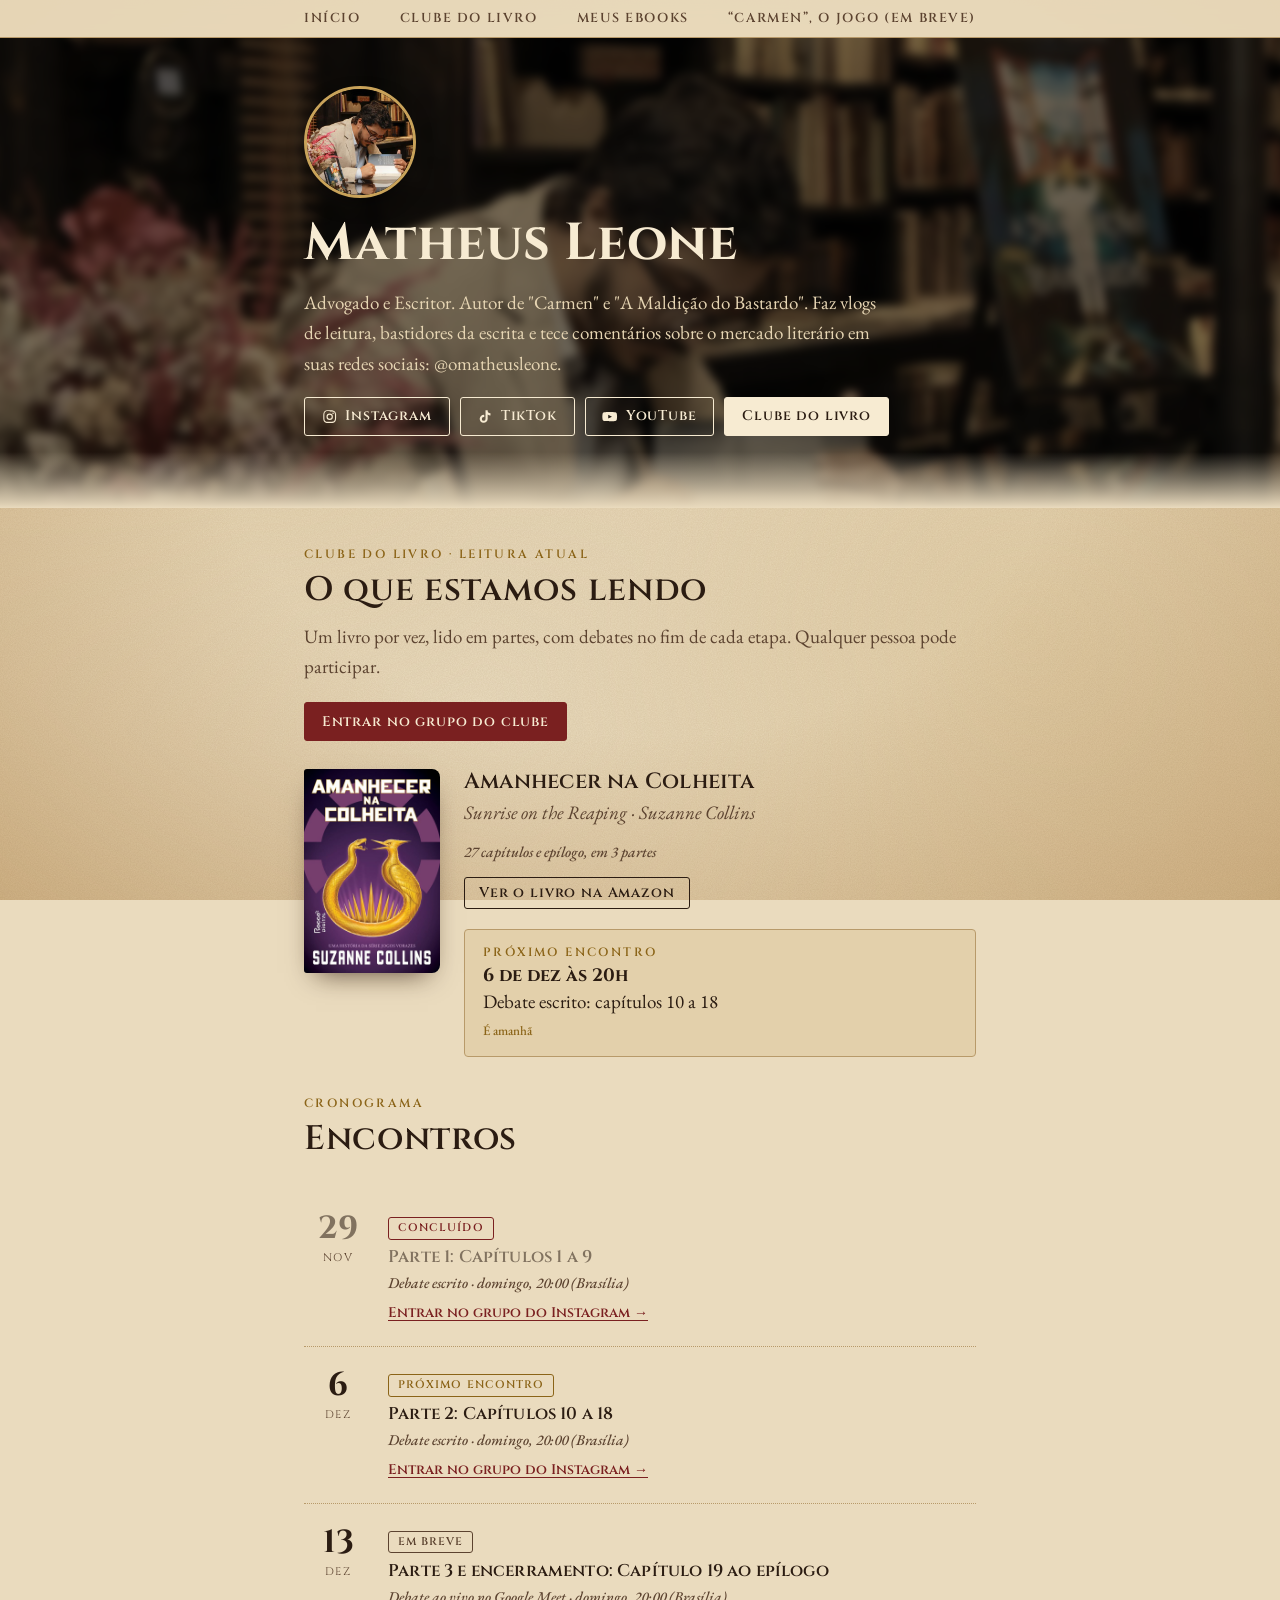
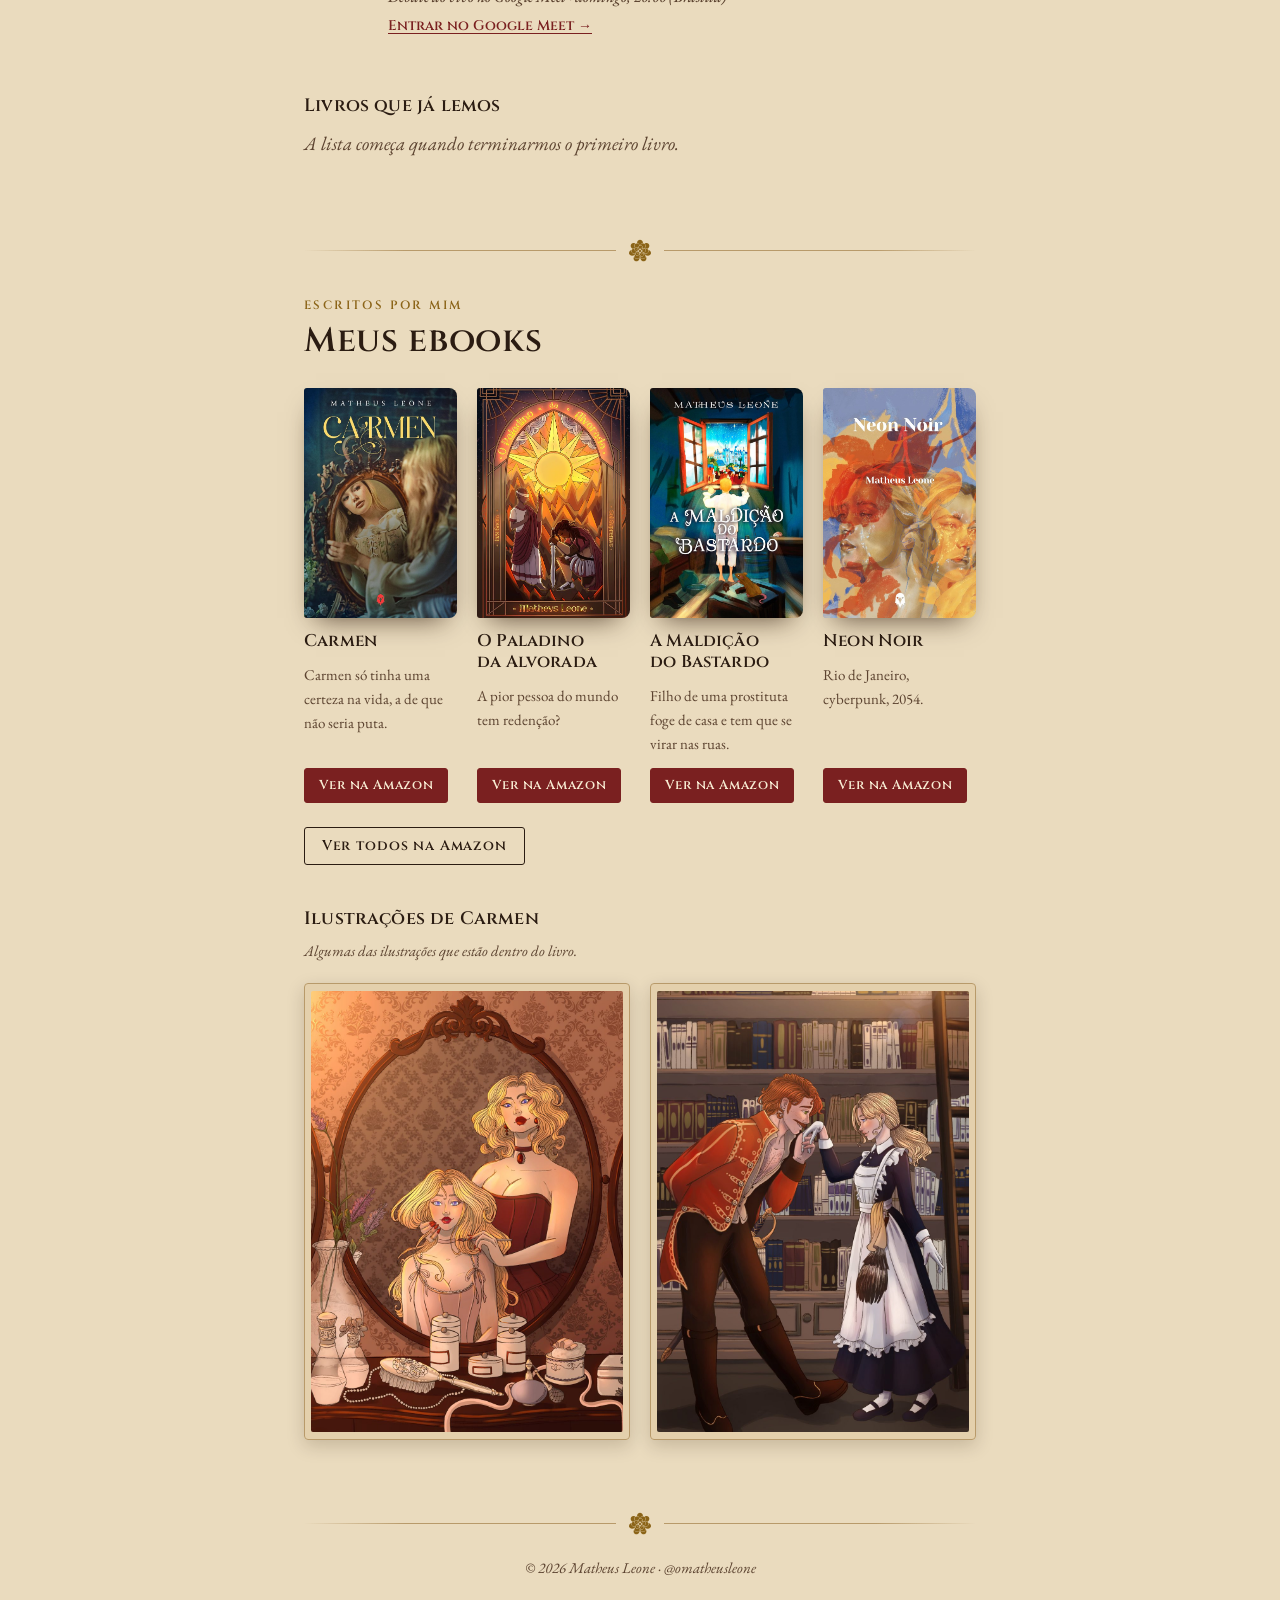
==== commit 74d3b874: "Tira o jogo do ar de novo: volta a página 'em breve' (jogo salvo no branch jogo-carmen) Co-Authored-" ====
--- a/index.html
+++ b/index.html
@@ -19,7 +19,7 @@
     <li><a href="#clube">Clube do livro</a></li>
     <li><a href="#ebooks-secao">Meus ebooks</a></li>
     <li><a href="#contato">Contato</a></li>
-    <li><a href="carmen/">“Carmen”, o jogo</a></li>
+    <li><a href="carmen/">“Carmen”, o jogo (em breve)</a></li>
   </ul>
 </nav>
 
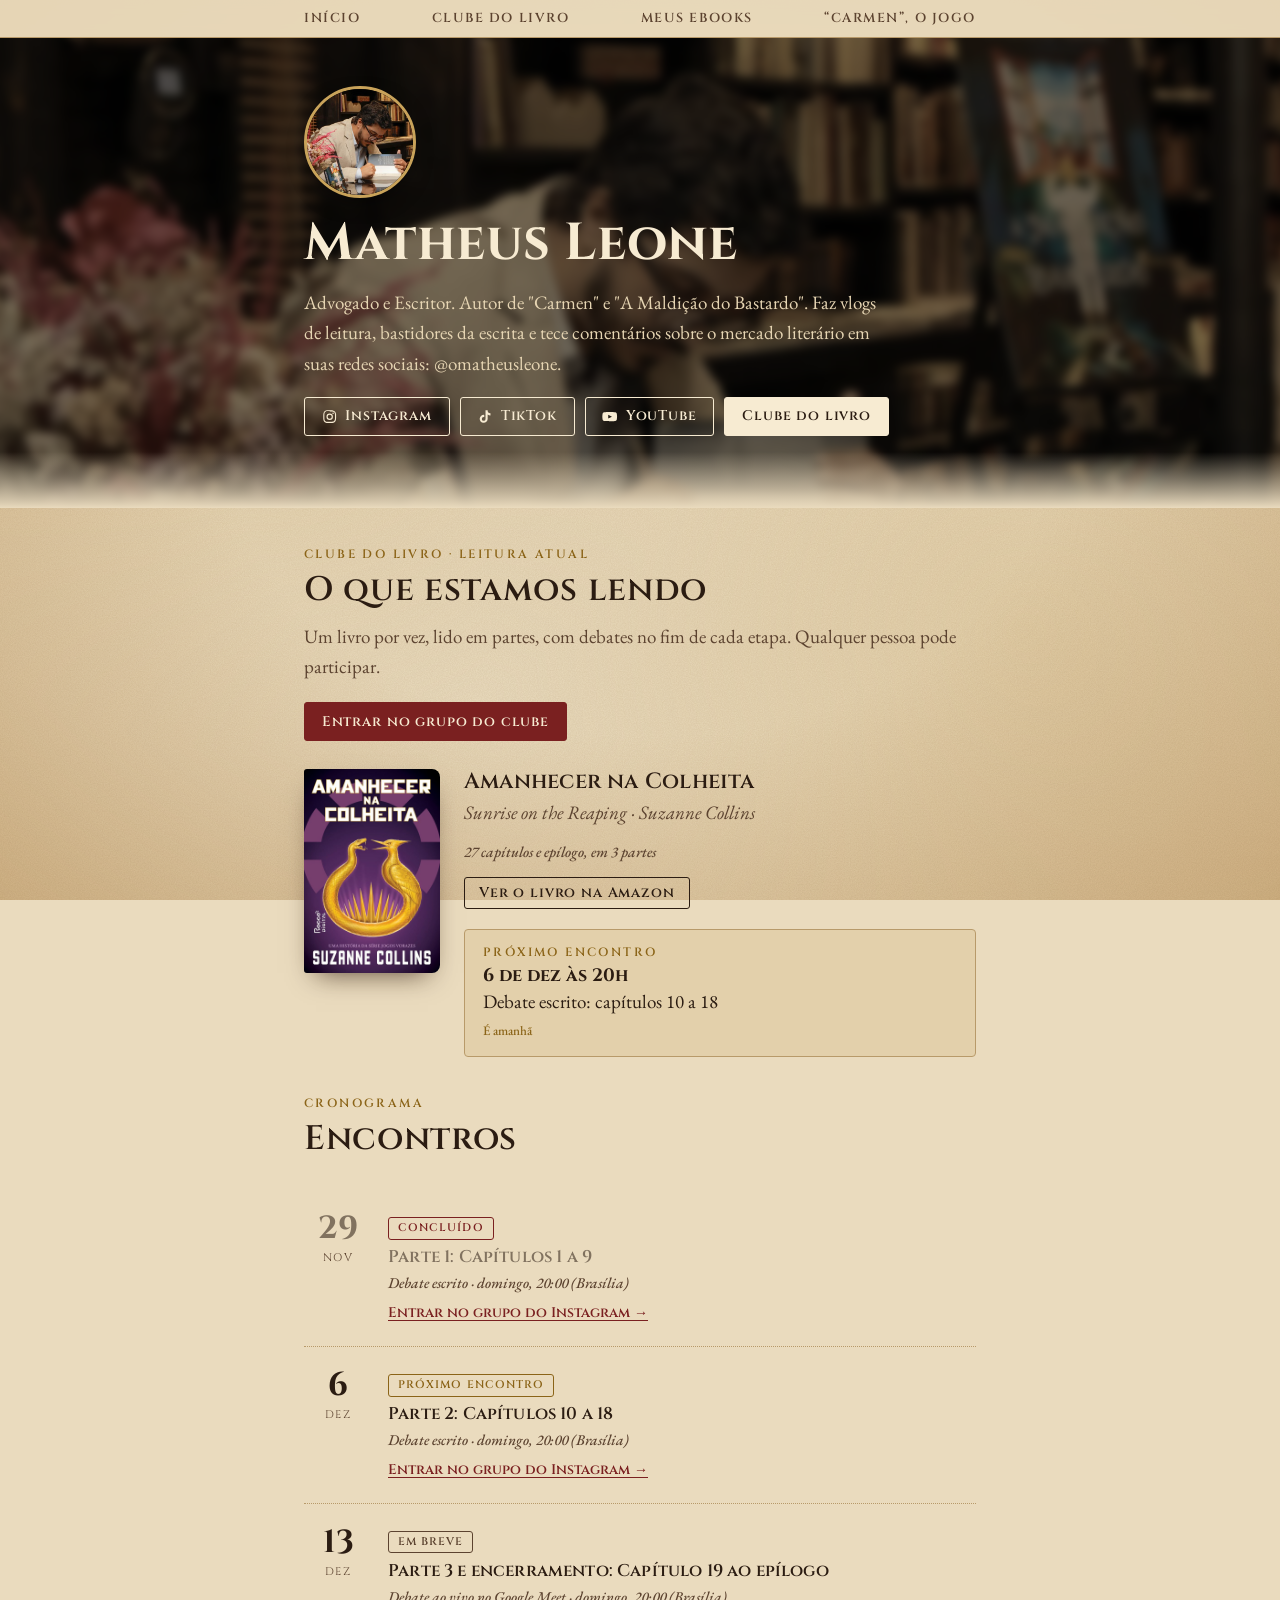
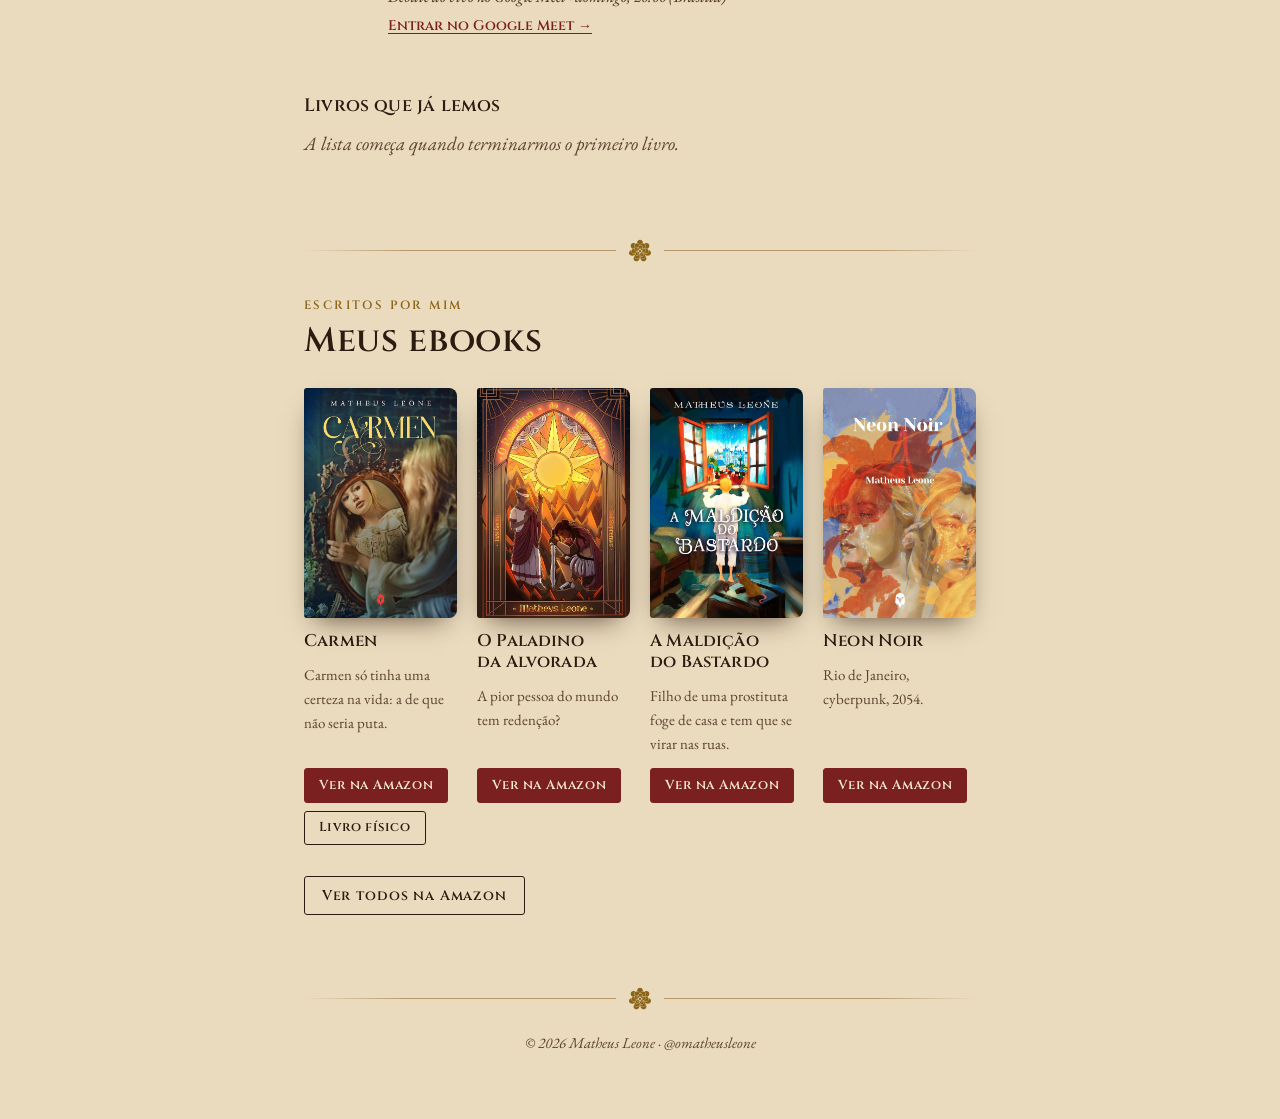
==== commit 53ffab1a: "Lança o jogo da Carmen (versão sem spoilers, linear) e tira o 'em breve' do menu Co-Authored-By: Cla" ====
--- a/index.html
+++ b/index.html
@@ -19,7 +19,7 @@
     <li><a href="#clube">Clube do livro</a></li>
     <li><a href="#ebooks-secao">Meus ebooks</a></li>
     <li><a href="#contato">Contato</a></li>
-    <li><a href="carmen/">“Carmen”, o jogo (em breve)</a></li>
+    <li><a href="carmen/">“Carmen”, o jogo</a></li>
   </ul>
 </nav>
 
--- a/estilo.css
+++ b/estilo.css
@@ -276,3 +276,8 @@
 .ilustracao:hover { transform: translateY(-2px); }
 .ilustracao img { display: block; width: 100%; aspect-ratio: 2039 / 2894; object-fit: cover; border-radius: 2px; }
 .ilustracoes-credito { margin-top: .75rem; }
+
+/* Botões do ebook (Amazon + físico) alinhados embaixo */
+.ebook-botoes { margin-top: auto; display: flex; flex-direction: column; align-items: flex-start; gap: .5rem; }
+.ebook-botoes .botao { margin-top: 0; }
+.tem-fisico .ebook-botoes { min-height: 5.25rem; } /* reserva espaço p/ 2 botões: os de Amazon ficam na mesma altura */
